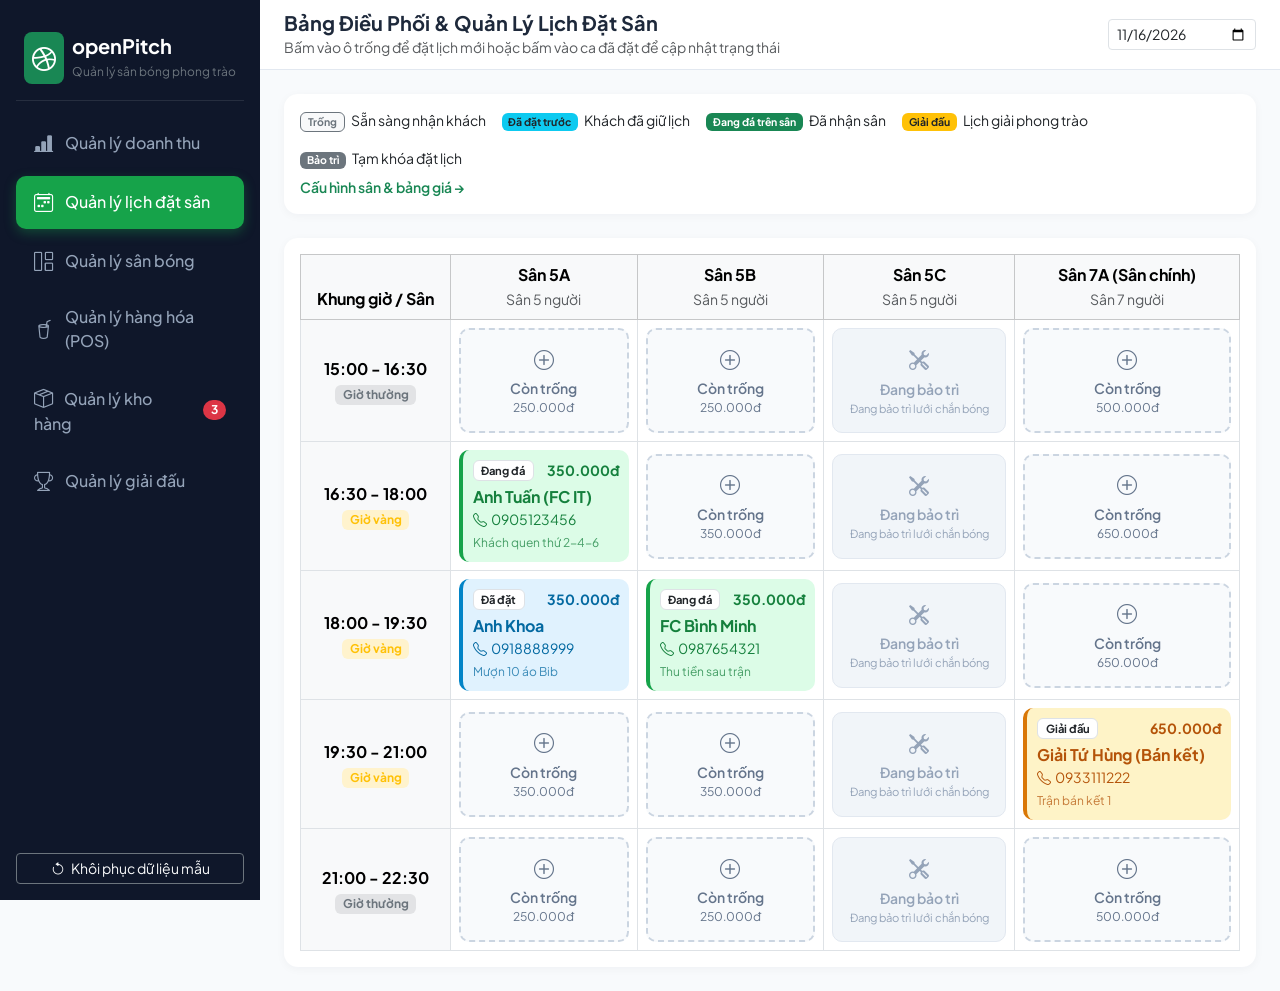
==== bookings.html @ cc14bc9e "Hoan thien code Front-End 6 chuc nang openPitch" ====
<!DOCTYPE html>
<html lang="vi">
<head>
    <meta charset="UTF-8">
    <meta name="viewport" content="width=device-width, initial-scale=1.0">
    <title>Quản Lý Lịch Đặt Sân - openPitch</title>
    <link href="https://cdn.jsdelivr.net/npm/bootstrap@5.3.2/dist/css/bootstrap.min.css" rel="stylesheet">
    <link rel="stylesheet" href="https://cdn.jsdelivr.net/npm/bootstrap-icons@1.11.1/font/bootstrap-icons.css">
    <link rel="stylesheet" href="assets/css/style.css">
    <style>
        .slot-cell {
            min-height: 105px;
            border-radius: 10px;
            padding: 10px;
            cursor: pointer;
            transition: all 0.15s ease;
        }
        .slot-empty {
            border: 2px dashed #CBD5E1;
            background-color: #F8FAFC;
            color: #64748B;
        }
        .slot-empty:hover {
            border-color: #16A34A;
            background-color: #F0FDF4;
            color: #16A34A;
        }
        .slot-booked {
            background-color: #E0F2FE;
            border-left: 4px solid #0284C7;
            color: #0369A1;
        }
        .slot-playing {
            background-color: #DCFCE7;
            border-left: 4px solid #16A34A;
            color: #15803D;
        }
        .slot-tournament {
            background-color: #FEF3C7;
            border-left: 4px solid #D97706;
            color: #B45309;
        }
        .slot-maint {
            background-color: #F1F5F9;
            border: 1px solid #E2E8F0;
            color: #94A3B8;
            cursor: not-allowed;
        }
    </style>
</head>
<body>

    <!-- SIDEBAR -->
    <aside class="sidebar d-flex flex-column p-3">
        <a href="index.html" class="d-flex align-items-center gap-2 text-white text-decoration-none px-2 py-3 mb-3 border-bottom border-secondary border-opacity-25">
            <div class="bg-success rounded-3 p-2 d-flex align-items-center justify-content-center">
                <i class="bi bi-dribbble fs-4 text-white"></i>
            </div>
            <div>
                <h5 class="mb-0 fw-bold">openPitch</h5>
                <small class="text-secondary" style="font-size: 0.75rem;">Quản lý sân bóng phong trào</small>
            </div>
        </a>

        <ul class="nav nav-pills flex-column mb-auto">
            <li class="nav-item"><a href="index.html" class="nav-link"><i class="bi bi-bar-chart-line-fill"></i> Quản lý doanh thu</a></li>
            <li class="nav-item"><a href="bookings.html" class="nav-link active"><i class="bi bi-calendar2-week"></i> Quản lý lịch đặt sân</a></li>
            <li class="nav-item"><a href="pitches.html" class="nav-link"><i class="bi bi-grid-1x2"></i> Quản lý sân bóng</a></li>
            <li class="nav-item"><a href="pos-products.html" class="nav-link"><i class="bi bi-cup-straw"></i> Quản lý hàng hóa (POS)</a></li>
            <li class="nav-item">
                <a href="inventory.html" class="nav-link d-flex justify-content-between align-items-center">
                    <span><i class="bi bi-box-seam me-2"></i> Quản lý kho hàng</span>
                    <span class="badge bg-danger rounded-pill">3</span>
                </a>
            </li>
            <li class="nav-item"><a href="tournaments.html" class="nav-link"><i class="bi bi-trophy"></i> Quản lý giải đấu</a></li>
        </ul>

        <button onclick="resetDemoData()" class="btn btn-outline-secondary btn-sm mt-auto text-light border-secondary">
            <i class="bi bi-arrow-counterclockwise me-1"></i> Khôi phục dữ liệu mẫu
        </button>
    </aside>

    <!-- MAIN CONTENT -->
    <div class="main-content">
        <header class="topbar d-flex align-items-center justify-content-between px-4 sticky-top">
            <div>
                <h5 class="mb-0 fw-bold">Bảng Điều Phối & Quản Lý Lịch Đặt Sân</h5>
                <small class="text-muted">Bấm vào ô trống để đặt lịch mới hoặc bấm vào ca đã đặt để cập nhật trạng thái</small>
            </div>
            <div class="d-flex align-items-center gap-2">
                <input type="date" class="form-control form-control-sm" value="2026-11-16">
            </div>
        </header>

        <main class="p-4">
            <!-- CHÚ THÍCH MÀU TRẠNG THÁI -->
            <div class="card card-custom p-3 mb-4">
                <div class="d-flex flex-wrap justify-content-between align-items-center gap-2 small">
                    <div class="d-flex flex-wrap gap-3">
                        <span><span class="badge border border-secondary text-secondary bg-light me-1">Trống</span> Sẵn sàng nhận khách</span>
                        <span><span class="badge bg-info text-dark me-1">Đã đặt trước</span> Khách đã giữ lịch</span>
                        <span><span class="badge bg-success me-1">Đang đá trên sân</span> Đã nhận sân</span>
                        <span><span class="badge bg-warning text-dark me-1">Giải đấu</span> Lịch giải phong trào</span>
                        <span><span class="badge bg-secondary me-1">Bảo trì</span> Tạm khóa đặt lịch</span>
                    </div>
                    <a href="pitches.html" class="text-decoration-none fw-semibold text-success">Cấu hình sân & bảng giá &rarr;</a>
                </div>
            </div>

            <!-- BẢNG LƯỚI LỊCH ĐẶT SÂN THEO KHUNG GIỜ -->
            <div class="card card-custom p-3">
                <div class="table-responsive">
                    <table class="table table-bordered align-middle mb-0">
                        <thead class="table-light text-center" id="scheduleHeader"></thead>
                        <tbody id="scheduleBody"></tbody>
                    </table>
                </div>
            </div>
        </main>
    </div>

    <!-- MODAL ĐẶT SÂN / CẬP NHẬT LỊCH -->
    <div class="modal fade" id="bookingModal" tabindex="-1">
        <div class="modal-dialog">
            <form class="modal-content" id="bookingForm" onsubmit="saveBooking(event)">
                <div class="modal-header">
                    <h5 class="modal-title fw-bold" id="bookingModalTitle">Đặt lịch thuê sân</h5>
                    <button type="button" class="btn-close" data-bs-dismiss="modal"></button>
                </div>
                <div class="modal-body">
                    <input type="hidden" id="bkPitchId">
                    <input type="hidden" id="bkSlotId">

                    <div class="alert alert-success py-2 small mb-3" id="bkSlotSummary"></div>

                    <div class="mb-3">
                        <label class="form-label fw-semibold small">Tên khách hàng / Đội bóng</label>
                        <input type="text" id="bkCustomer" class="form-control" placeholder="VD: Anh Nam (FC Ngân Hàng)" required>
                    </div>
                    <div class="row mb-3">
                        <div class="col-6">
                            <label class="form-label fw-semibold small">Số điện thoại liên hệ</label>
                            <input type="text" id="bkPhone" class="form-control" placeholder="0905xxxxxx" required>
                        </div>
                        <div class="col-6">
                            <label class="form-label fw-semibold small">Tiền đặt cọc (VNĐ)</label>
                            <input type="number" id="bkDeposit" class="form-control" value="100000" step="50000">
                        </div>
                    </div>
                    <div class="mb-3">
                        <label class="form-label fw-semibold small">Trạng thái ca sân</label>
                        <select id="bkStatus" class="form-select">
                            <option value="booked">Đã đặt lịch trước (Chờ nhận sân)</option>
                            <option value="playing">Đang đá trên sân (Đã nhận sân)</option>
                            <option value="tournament">Lịch thi đấu Giải phong trào</option>
                        </select>
                    </div>
                    <div class="mb-2">
                        <label class="form-label fw-semibold small">Ghi chú dịch vụ (Thuê bóng, áo Bib, nước...)</label>
                        <input type="text" id="bkNote" class="form-control" placeholder="VD: Chuẩn bị 1 thùng trà đá + 7 áo Bib">
                    </div>
                </div>
                <div class="modal-footer d-flex justify-content-between">
                    <button type="button" class="btn btn-outline-danger btn-sm d-none" id="btnCancelBooking" onclick="deleteBooking()">
                        <i class="bi bi-trash me-1"></i> Hủy lịch sân này
                    </button>
                    <div class="ms-auto">
                        <button type="button" class="btn btn-light" data-bs-dismiss="modal">Đóng</button>
                        <button type="submit" class="btn btn-pitch">Lưu lịch đặt sân</button>
                    </div>
                </div>
            </form>
        </div>
    </div>

    <script src="https://cdn.jsdelivr.net/npm/bootstrap@5.3.2/dist/js/bootstrap.bundle.min.js"></script>
    <script src="assets/js/data.js"></script>
    <script>
        const bookingModal = new bootstrap.Modal(document.getElementById('bookingModal'));

        function renderSchedule() {
            const db = getPitchData();
            const header = document.getElementById('scheduleHeader');
            const body = document.getElementById('scheduleBody');

            // 1. Render tiêu đề cột (Các sân bóng)
            let headHTML = `<th style="width: 150px;">Khung giờ / Sân</th>`;
            db.pitches.forEach(p => {
                headHTML += `
                    <th>
                        <div class="fw-bold">${p.name}</div>
                        <small class="text-muted fw-normal">${p.type}</small>
                    </th>
                `;
            });
            header.innerHTML = `<tr>${headHTML}</tr>`;

            // 2. Render từng dòng khung giờ
            body.innerHTML = '';
            db.timeSlots.forEach(slot => {
                let rowHTML = `
                    <td class="text-center bg-light">
                        <div class="fw-bold">${slot.label}</div>
                        <span class="badge ${slot.isPeak ? 'bg-warning-subtle text-warning' : 'bg-secondary-subtle text-secondary'}">
                            ${slot.isPeak ? 'Giờ vàng' : 'Giờ thường'}
                        </span>
                    </td>
                `;

                db.pitches.forEach(pitch => {
                    const price = slot.isPeak ? pitch.peakPrice : pitch.normalPrice;

                    // Kiểm tra nếu sân đang bảo trì
                    if (pitch.status === 'maintenance') {
                        rowHTML += `
                            <td>
                                <div class="slot-cell slot-maint d-flex flex-column justify-content-center align-items-center text-center">
                                    <i class="bi bi-tools fs-5 mb-1"></i>
                                    <div class="small fw-semibold">Đang bảo trì</div>
                                    <small style="font-size: 0.7rem;">${pitch.note}</small>
                                </div>
                            </td>
                        `;
                        return;
                    }

                    // Tìm xem ô này đã có khách đặt chưa
                    const bk = db.bookings.find(b => b.pitchId === pitch.id && b.slotId === slot.id);

                    if (!bk) {
                        rowHTML += `
                            <td>
                                <div class="slot-cell slot-empty d-flex flex-column justify-content-center align-items-center"
                                     onclick="openBookingModal('${pitch.id}', '${slot.id}')">
                                    <i class="bi bi-plus-circle fs-5 mb-1"></i>
                                    <div class="small fw-semibold">Còn trống</div>
                                    <small style="font-size: 0.75rem;">${formatVND(price)}</small>
                                </div>
                            </td>
                        `;
                    } else {
                        const statusClass = bk.status === 'playing' ? 'slot-playing' : (bk.status === 'tournament' ? 'slot-tournament' : 'slot-booked');
                        const statusLabel = bk.status === 'playing' ? 'Đang đá' : (bk.status === 'tournament' ? 'Giải đấu' : 'Đã đặt');

                        rowHTML += `
                            <td>
                                <div class="slot-cell ${statusClass}" onclick="openBookingModal('${pitch.id}', '${slot.id}')">
                                    <div class="d-flex justify-content-between align-items-center mb-1">
                                        <span class="badge bg-white text-dark border" style="font-size: 0.7rem;">${statusLabel}</span>
                                        <small class="fw-bold">${formatVND(price)}</small>
                                    </div>
                                    <div class="fw-bold text-truncate">${bk.customer}</div>
                                    <div class="small"><i class="bi bi-telephone me-1"></i>${bk.phone}</div>
                                    <div class="small text-truncate opacity-75 mt-1" style="font-size: 0.75rem;">
                                        ${bk.note || 'Đã cọc: ' + formatVND(bk.deposit)}
                                    </div>
                                </div>
                            </td>
                        `;
                    }
                });

                body.innerHTML += `<tr>${rowHTML}</tr>`;
            });
        }

        function openBookingModal(pitchId, slotId) {
            const db = getPitchData();
            const pitch = db.pitches.find(p => p.id === pitchId);
            const slot = db.timeSlots.find(s => s.id === slotId);
            const existing = db.bookings.find(b => b.pitchId === pitchId && b.slotId === slotId);
            const price = slot.isPeak ? pitch.peakPrice : pitch.normalPrice;

            document.getElementById('bkPitchId').value = pitchId;
            document.getElementById('bkSlotId').value = slotId;
            document.getElementById('bkSlotSummary').innerHTML = `
                <strong>${pitch.name}</strong> • Khung giờ: <strong>${slot.label}</strong> • Giá ca sân: <strong>${formatVND(price)}</strong>
            `;

            if (existing) {
                document.getElementById('bookingModalTitle').innerText = 'Chi tiết / Cập nhật ca đặt sân';
                document.getElementById('bkCustomer').value = existing.customer;
                document.getElementById('bkPhone').value = existing.phone;
                document.getElementById('bkDeposit').value = existing.deposit;
                document.getElementById('bkStatus').value = existing.status;
                document.getElementById('bkNote').value = existing.note;
                document.getElementById('btnCancelBooking').classList.remove('d-none');
            } else {
                document.getElementById('bookingModalTitle').innerText = 'Tạo lịch đặt sân mới';
                document.getElementById('bookingForm').reset();
                document.getElementById('bkDeposit').value = 100000;
                document.getElementById('btnCancelBooking').classList.add('d-none');
            }

            bookingModal.show();
        }

        function saveBooking(e) {
            e.preventDefault();
            const db = getPitchData();
            const pitchId = document.getElementById('bkPitchId').value;
            const slotId = document.getElementById('bkSlotId').value;

            const newBooking = {
                id: 'BK' + Date.now().toString().slice(-4),
                pitchId,
                slotId,
                customer: document.getElementById('bkCustomer').value,
                phone: document.getElementById('bkPhone').value,
                deposit: Number(document.getElementById('bkDeposit').value),
                status: document.getElementById('bkStatus').value,
                note: document.getElementById('bkNote').value
            };

            const idx = db.bookings.findIndex(b => b.pitchId === pitchId && b.slotId === slotId);
            if (idx >= 0) {
                db.bookings[idx] = newBooking;
            } else {
                db.bookings.push(newBooking);
            }

            savePitchData(db);
            bookingModal.hide();
            renderSchedule();
        }

        function deleteBooking() {
            if (!confirm('Bạn có chắc chắn muốn hủy lịch đặt sân này?')) return;
            const db = getPitchData();
            const pitchId = document.getElementById('bkPitchId').value;
            const slotId = document.getElementById('bkSlotId').value;

            db.bookings = db.bookings.filter(b => !(b.pitchId === pitchId && b.slotId === slotId));
            savePitchData(db);
            bookingModal.hide();
            renderSchedule();
        }

        renderSchedule();
    </script>
</body>
</html>
---- assets/css/style.css ----
@import url('https://fonts.googleapis.com/css2?family=Plus+Jakarta+Sans:wght@400;500;600;700&display=swap');

:root {
    --pitch-green: #16A34A;
    --pitch-green-hover: #15803D;
    --sidebar-bg: #0F172A;
    --body-bg: #F8FAFC;
}

body {
    font-family: 'Plus Jakarta Sans', sans-serif;
    background-color: var(--body-bg);
    color: #1E293B;
    overflow-x: hidden;
}

/* --- SIDEBAR TRÁI --- */
.sidebar {
    width: 260px;
    min-height: 100vh;
    background-color: var(--sidebar-bg);
    position: fixed;
    top: 0;
    left: 0;
    z-index: 1000;
}

.sidebar .nav-link {
    color: #94A3B8;
    font-weight: 500;
    padding: 12px 18px;
    border-radius: 10px;
    margin-bottom: 6px;
    display: flex;
    align-items: center;
    gap: 12px;
    transition: all 0.2s ease;
}

.sidebar .nav-link i {
    font-size: 1.2rem;
}

.sidebar .nav-link:hover {
    color: #FFFFFF;
    background-color: rgba(255, 255, 255, 0.08);
}

.sidebar .nav-link.active {
    color: #FFFFFF;
    background-color: var(--pitch-green);
    box-shadow: 0 4px 12px rgba(22, 163, 74, 0.35);
}

/* --- KHUNG NỘI DUNG CHÍNH --- */
.main-content {
    margin-left: 260px;
    min-height: 100vh;
}

.topbar {
    height: 70px;
    background: #FFFFFF;
    border-bottom: 1px solid #E2E8F0;
}

/* --- THẺ KPI & DASHBOARD CARD --- */
.card-custom {
    border: none;
    border-radius: 14px;
    box-shadow: 0 2px 10px rgba(15, 23, 42, 0.04);
    transition: transform 0.2s ease;
}

.card-custom:hover {
    transform: translateY(-2px);
}

.icon-box {
    width: 48px;
    height: 48px;
    border-radius: 12px;
    display: flex;
    align-items: center;
    justify-content: center;
    font-size: 1.4rem;
}

.btn-pitch {
    background-color: var(--pitch-green);
    color: white;
    font-weight: 600;
    border-radius: 8px;
}

.btn-pitch:hover {
    background-color: var(--pitch-green-hover);
    color: white;
}
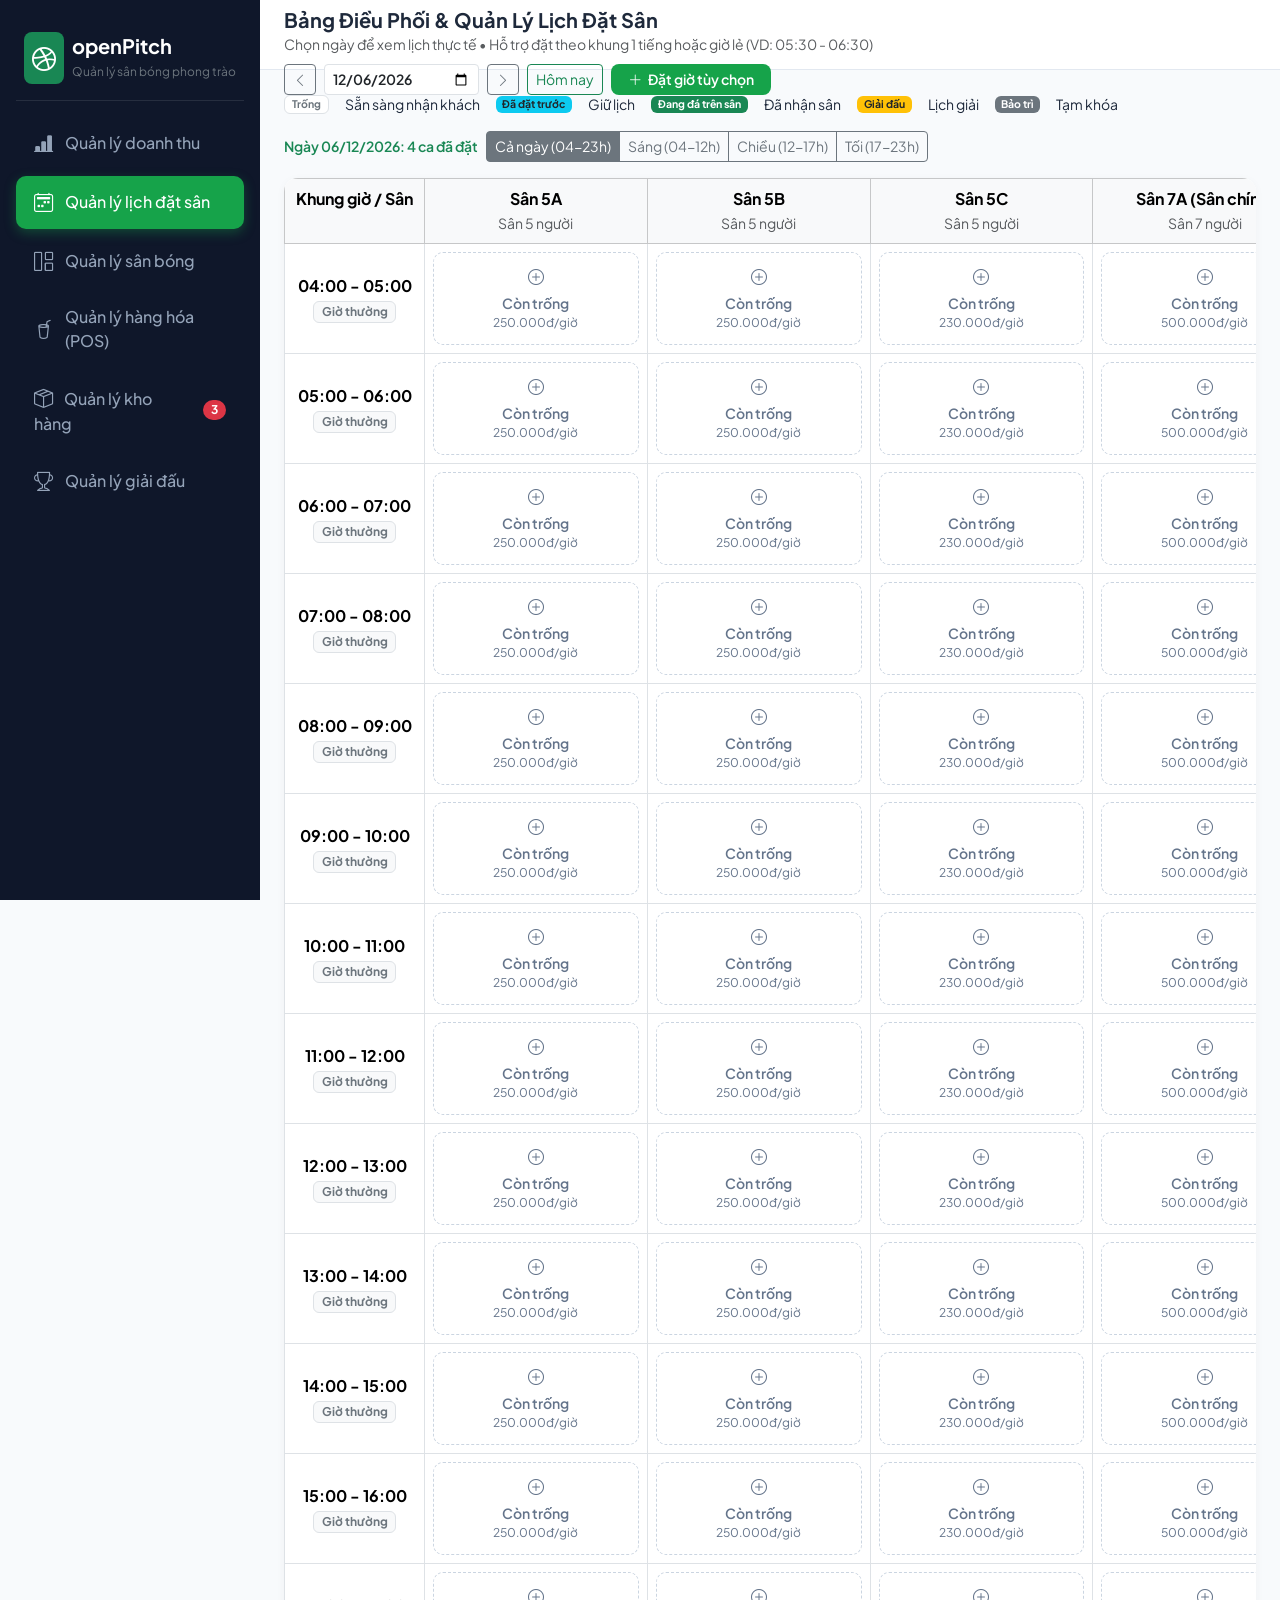
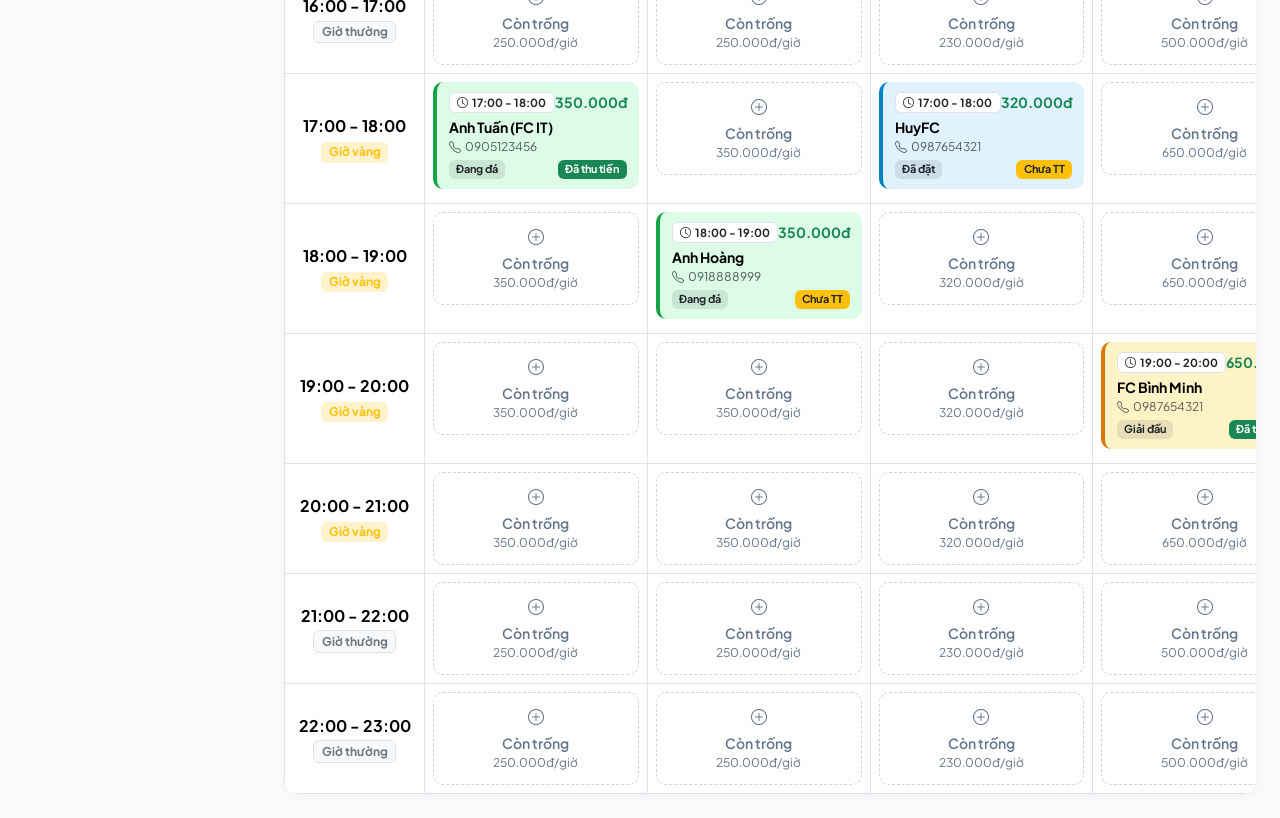
==== commit ff4419dc: "Cap nhat du lieu dong, so quy, giai dau C1 va trang login" ====
--- a/bookings.html
+++ b/bookings.html
@@ -8,43 +8,51 @@
     <link rel="stylesheet" href="https://cdn.jsdelivr.net/npm/bootstrap-icons@1.11.1/font/bootstrap-icons.css">
     <link rel="stylesheet" href="assets/css/style.css">
     <style>
-        .slot-cell {
-            min-height: 105px;
+        .schedule-table th, .schedule-table td {
+            vertical-align: top;
+            min-width: 190px;
+        }
+        .time-col {
+            min-width: 140px !important;
+            width: 140px;
+            background-color: #F8FAFC;
+        }
+        .slot-empty {
+            border: 1.5px dashed #CBD5E1;
             border-radius: 10px;
-            padding: 10px;
+            padding: 12px 8px;
+            text-align: center;
+            color: #64748B;
             cursor: pointer;
             transition: all 0.15s ease;
-        }
-        .slot-empty {
-            border: 2px dashed #CBD5E1;
-            background-color: #F8FAFC;
-            color: #64748B;
         }
         .slot-empty:hover {
             border-color: #16A34A;
             background-color: #F0FDF4;
-            color: #16A34A;
-        }
-        .slot-booked {
-            background-color: #E0F2FE;
-            border-left: 4px solid #0284C7;
-            color: #0369A1;
-        }
-        .slot-playing {
-            background-color: #DCFCE7;
-            border-left: 4px solid #16A34A;
             color: #15803D;
         }
-        .slot-tournament {
-            background-color: #FEF3C7;
-            border-left: 4px solid #D97706;
-            color: #B45309;
-        }
-        .slot-maint {
-            background-color: #F1F5F9;
-            border: 1px solid #E2E8F0;
+        .booking-card {
+            border-radius: 10px;
+            padding: 10px 12px;
+            cursor: pointer;
+            border-left: 4px solid;
+            transition: transform 0.12s ease;
+            margin-bottom: 6px;
+        }
+        .booking-card:hover {
+            transform: translateY(-1px);
+            box-shadow: 0 4px 10px rgba(0,0,0,0.06);
+        }
+        .booking-booked { background: #E0F2FE; border-color: #0284C7; }
+        .booking-playing { background: #DCFCE7; border-color: #16A34A; }
+        .booking-tournament { background: #FEF3C7; border-color: #D97706; }
+        .slot-maintenance {
+            background: #F1F5F9;
+            border-radius: 10px;
+            padding: 14px 8px;
+            text-align: center;
             color: #94A3B8;
-            cursor: not-allowed;
+            font-size: 0.8rem;
         }
     </style>
 </head>
@@ -70,49 +78,68 @@
             <li class="nav-item">
                 <a href="inventory.html" class="nav-link d-flex justify-content-between align-items-center">
                     <span><i class="bi bi-box-seam me-2"></i> Quản lý kho hàng</span>
-                    <span class="badge bg-danger rounded-pill">3</span>
+                    <span class="badge bg-danger rounded-pill" id="lowStockBadge">0</span>
                 </a>
             </li>
             <li class="nav-item"><a href="tournaments.html" class="nav-link"><i class="bi bi-trophy"></i> Quản lý giải đấu</a></li>
         </ul>
 
-        <button onclick="resetDemoData()" class="btn btn-outline-secondary btn-sm mt-auto text-light border-secondary">
+        <!-- <button onclick="resetDemoData()" class="btn btn-outline-secondary btn-sm mt-auto text-light border-secondary">
             <i class="bi bi-arrow-counterclockwise me-1"></i> Khôi phục dữ liệu mẫu
-        </button>
+        </button> -->
     </aside>
 
     <!-- MAIN CONTENT -->
     <div class="main-content">
-        <header class="topbar d-flex align-items-center justify-content-between px-4 sticky-top">
+        <header class="topbar d-flex flex-wrap align-items-center justify-content-between gap-2 px-4 py-2 sticky-top">
             <div>
                 <h5 class="mb-0 fw-bold">Bảng Điều Phối & Quản Lý Lịch Đặt Sân</h5>
-                <small class="text-muted">Bấm vào ô trống để đặt lịch mới hoặc bấm vào ca đã đặt để cập nhật trạng thái</small>
+                <small class="text-muted">Chọn ngày để xem lịch thực tế • Hỗ trợ đặt theo khung 1 tiếng hoặc giờ lẻ (VD: 05:30 - 06:30)</small>
             </div>
+
+            <!-- BỘ CHỌN NGÀY THẬT CHUẨN QUỐC TẾ -->
             <div class="d-flex align-items-center gap-2">
-                <input type="date" class="form-control form-control-sm" value="2026-11-16">
+                <button class="btn btn-outline-secondary btn-sm" onclick="shiftDate(-1)" title="Ngày trước">
+                    <i class="bi bi-chevron-left"></i>
+                </button>
+                <input type="date" id="bookingDatePicker" class="form-control form-control-sm fw-semibold" style="width: 155px;" onchange="onDateChange()">
+                <button class="btn btn-outline-secondary btn-sm" onclick="shiftDate(1)" title="Ngày sau">
+                    <i class="bi bi-chevron-right"></i>
+                </button>
+                <button class="btn btn-outline-success btn-sm" onclick="goToToday()">Hôm nay</button>
+                <button class="btn btn-pitch btn-sm px-3" onclick="openNewBookingModal()">
+                    <i class="bi bi-plus-lg me-1"></i> Đặt giờ tùy chọn
+                </button>
             </div>
         </header>
 
         <main class="p-4">
-            <!-- CHÚ THÍCH MÀU TRẠNG THÁI -->
-            <div class="card card-custom p-3 mb-4">
-                <div class="d-flex flex-wrap justify-content-between align-items-center gap-2 small">
-                    <div class="d-flex flex-wrap gap-3">
-                        <span><span class="badge border border-secondary text-secondary bg-light me-1">Trống</span> Sẵn sàng nhận khách</span>
-                        <span><span class="badge bg-info text-dark me-1">Đã đặt trước</span> Khách đã giữ lịch</span>
-                        <span><span class="badge bg-success me-1">Đang đá trên sân</span> Đã nhận sân</span>
-                        <span><span class="badge bg-warning text-dark me-1">Giải đấu</span> Lịch giải phong trào</span>
-                        <span><span class="badge bg-secondary me-1">Bảo trì</span> Tạm khóa đặt lịch</span>
-                    </div>
-                    <a href="pitches.html" class="text-decoration-none fw-semibold text-success">Cấu hình sân & bảng giá &rarr;</a>
+            <!-- THANH LỌC BUỔI & CHÚ THÍCH TRẠNG THÁI -->
+            <div class="d-flex flex-wrap justify-content-between align-items-center gap-3 mb-3">
+                <div class="d-flex flex-wrap align-items-center gap-3 small">
+                    <span class="badge bg-white text-secondary border">Trống</span> Sẵn sàng nhận khách
+                    <span class="badge bg-info text-dark">Đã đặt trước</span> Giữ lịch
+                    <span class="badge bg-success">Đang đá trên sân</span> Đã nhận sân
+                    <span class="badge bg-warning text-dark">Giải đấu</span> Lịch giải
+                    <span class="badge bg-secondary">Bảo trì</span> Tạm khóa
+                </div>
+
+                <div class="d-flex align-items-center gap-2">
+                    <span class="small fw-semibold text-success" id="selectedDateSummary"></span>
+                    <div class="btn-group btn-group-sm" role="group">
+                        <button class="btn btn-outline-secondary active" onclick="filterPeriod('all', this)">Cả ngày (04-23h)</button>
+                        <button class="btn btn-outline-secondary" onclick="filterPeriod('morning', this)">Sáng (04-12h)</button>
+                        <button class="btn btn-outline-secondary" onclick="filterPeriod('afternoon', this)">Chiều (12-17h)</button>
+                        <button class="btn btn-outline-secondary" onclick="filterPeriod('evening', this)">Tối (17-23h)</button>
+                    </div>
                 </div>
             </div>
 
-            <!-- BẢNG LƯỚI LỊCH ĐẶT SÂN THEO KHUNG GIỜ -->
-            <div class="card card-custom p-3">
+            <!-- BẢNG LỊCH ĐẶT SÂN -->
+            <div class="card card-custom overflow-hidden">
                 <div class="table-responsive">
-                    <table class="table table-bordered align-middle mb-0">
-                        <thead class="table-light text-center" id="scheduleHeader"></thead>
+                    <table class="table table-bordered schedule-table mb-0">
+                        <thead class="table-light" id="scheduleHead"></thead>
                         <tbody id="scheduleBody"></tbody>
                     </table>
                 </div>
@@ -120,52 +147,87 @@
         </main>
     </div>
 
-    <!-- MODAL ĐẶT SÂN / CẬP NHẬT LỊCH -->
+    <!-- MODAL ĐẶT / CẬP NHẬT LỊCH SÂN -->
     <div class="modal fade" id="bookingModal" tabindex="-1">
         <div class="modal-dialog">
-            <form class="modal-content" id="bookingForm" onsubmit="saveBooking(event)">
+            <form class="modal-content" onsubmit="saveBooking(event)">
                 <div class="modal-header">
-                    <h5 class="modal-title fw-bold" id="bookingModalTitle">Đặt lịch thuê sân</h5>
+                    <h5 class="modal-title fw-bold" id="bookingModalTitle">Đặt lịch sân mới</h5>
                     <button type="button" class="btn-close" data-bs-dismiss="modal"></button>
                 </div>
                 <div class="modal-body">
-                    <input type="hidden" id="bkPitchId">
-                    <input type="hidden" id="bkSlotId">
-
-                    <div class="alert alert-success py-2 small mb-3" id="bkSlotSummary"></div>
+                    <input type="hidden" id="bkId">
+
+                    <div class="row g-2 mb-3">
+                        <div class="col-6">
+                            <label class="form-label small fw-semibold">Ngày đá (Chuẩn quốc tế)</label>
+                            <input type="date" id="bkDate" class="form-control" required>
+                        </div>
+                        <div class="col-6">
+                            <label class="form-label small fw-semibold">Chọn sân bóng</label>
+                            <select id="bkPitchId" class="form-select" onchange="updateModalPricePreview()" required></select>
+                        </div>
+                    </div>
+
+                    <div class="row g-2 mb-3">
+                        <div class="col-6">
+                            <label class="form-label small fw-semibold">Giờ bắt đầu (VD: 05:30)</label>
+                            <input type="time" id="bkStartTime" class="form-control" step="900" onchange="updateModalPricePreview()" required>
+                        </div>
+                        <div class="col-6">
+                            <label class="form-label small fw-semibold">Giờ kết thúc (VD: 06:30)</label>
+                            <input type="time" id="bkEndTime" class="form-control" step="900" onchange="updateModalPricePreview()" required>
+                        </div>
+                    </div>
+
+                    <div class="alert alert-success py-2 px-3 small d-flex justify-content-between align-items-center mb-3">
+                        <span>Tiền sân dự kiến theo khung giờ:</span>
+                        <strong class="fs-6" id="bkPricePreview">0đ</strong>
+                    </div>
+
+                    <div class="row g-2 mb-3">
+                        <div class="col-7">
+                            <label class="form-label small fw-semibold">Tên khách hàng / Đội bóng</label>
+                            <input type="text" id="bkCustomer" class="form-control" placeholder="VD: Anh Minh / FC Phủi" required>
+                        </div>
+                        <div class="col-5">
+                            <label class="form-label small fw-semibold">Số điện thoại</label>
+                            <input type="text" id="bkPhone" class="form-control" placeholder="0905xxxxxx" required>
+                        </div>
+                    </div>
+
+                    <div class="row g-2 mb-3">
+                        <div class="col-6">
+                            <label class="form-label small fw-semibold">Trạng thái ca sân</label>
+                            <select id="bkStatus" class="form-select">
+                                <option value="booked">Đã đặt trước</option>
+                                <option value="playing">Đang đá trên sân</option>
+                                <option value="tournament">Lịch giải đấu</option>
+                            </select>
+                        </div>
+                        <div class="col-6">
+                            <label class="form-label small fw-semibold">Tiền cọc trước (VNĐ)</label>
+                            <input type="number" id="bkDeposit" class="form-control" value="0" step="10000" min="0">
+                        </div>
+                    </div>
 
                     <div class="mb-3">
-                        <label class="form-label fw-semibold small">Tên khách hàng / Đội bóng</label>
-                        <input type="text" id="bkCustomer" class="form-control" placeholder="VD: Anh Nam (FC Ngân Hàng)" required>
-                    </div>
-                    <div class="row mb-3">
-                        <div class="col-6">
-                            <label class="form-label fw-semibold small">Số điện thoại liên hệ</label>
-                            <input type="text" id="bkPhone" class="form-control" placeholder="0905xxxxxx" required>
-                        </div>
-                        <div class="col-6">
-                            <label class="form-label fw-semibold small">Tiền đặt cọc (VNĐ)</label>
-                            <input type="number" id="bkDeposit" class="form-control" value="100000" step="50000">
-                        </div>
-                    </div>
-                    <div class="mb-3">
-                        <label class="form-label fw-semibold small">Trạng thái ca sân</label>
-                        <select id="bkStatus" class="form-select">
-                            <option value="booked">Đã đặt lịch trước (Chờ nhận sân)</option>
-                            <option value="playing">Đang đá trên sân (Đã nhận sân)</option>
-                            <option value="tournament">Lịch thi đấu Giải phong trào</option>
-                        </select>
-                    </div>
-                    <div class="mb-2">
-                        <label class="form-label fw-semibold small">Ghi chú dịch vụ (Thuê bóng, áo Bib, nước...)</label>
-                        <input type="text" id="bkNote" class="form-control" placeholder="VD: Chuẩn bị 1 thùng trà đá + 7 áo Bib">
+                        <label class="form-label small fw-semibold">Ghi chú (Áo Bib, nước, yêu cầu thêm...)</label>
+                        <input type="text" id="bkNote" class="form-control" placeholder="VD: Thuê 10 áo Bib, đá 1 tiếng">
+                    </div>
+
+                    <div class="form-check form-switch p-2 ps-5 bg-light rounded-3 border">
+                        <input class="form-check-input" type="checkbox" id="bkPaid">
+                        <label class="form-check-label fw-semibold text-success" for="bkPaid">
+                            Đã thu đủ tiền sân (Tự động cộng vào Doanh thu thực thu)
+                        </label>
                     </div>
                 </div>
                 <div class="modal-footer d-flex justify-content-between">
-                    <button type="button" class="btn btn-outline-danger btn-sm d-none" id="btnCancelBooking" onclick="deleteBooking()">
-                        <i class="bi bi-trash me-1"></i> Hủy lịch sân này
+                    <button type="button" id="btnDeleteBooking" class="btn btn-outline-danger btn-sm d-none" onclick="deleteBooking()">
+                        <i class="bi bi-trash me-1"></i> Hủy lịch này
                     </button>
-                    <div class="ms-auto">
+                    <div class="ms-auto d-flex gap-2">
                         <button type="button" class="btn btn-light" data-bs-dismiss="modal">Đóng</button>
                         <button type="submit" class="btn btn-pitch">Lưu lịch đặt sân</button>
                     </div>
@@ -177,161 +239,294 @@
     <script src="https://cdn.jsdelivr.net/npm/bootstrap@5.3.2/dist/js/bootstrap.bundle.min.js"></script>
     <script src="assets/js/data.js"></script>
     <script>
+        let selectedDate = getTodayISO();
+        let currentPeriod = 'all';
         const bookingModal = new bootstrap.Modal(document.getElementById('bookingModal'));
+
+        // Khởi tạo ngày mặc định là hôm nay
+        document.getElementById('bookingDatePicker').value = selectedDate;
+
+        function onDateChange() {
+            selectedDate = document.getElementById('bookingDatePicker').value || getTodayISO();
+            renderSchedule();
+        }
+
+        function shiftDate(days) {
+            const [y, m, d] = selectedDate.split('-').map(Number);
+            const dt = new Date(y, m - 1, d + days);
+            selectedDate = `${dt.getFullYear()}-${String(dt.getMonth() + 1).padStart(2, '0')}-${String(dt.getDate()).padStart(2, '0')}`;
+            document.getElementById('bookingDatePicker').value = selectedDate;
+            renderSchedule();
+        }
+
+        function goToToday() {
+            selectedDate = getTodayISO();
+            document.getElementById('bookingDatePicker').value = selectedDate;
+            renderSchedule();
+        }
+
+        function filterPeriod(period, btn) {
+            currentPeriod = period;
+            document.querySelectorAll('.btn-group .btn').forEach(b => b.classList.remove('active'));
+            btn.classList.add('active');
+            renderSchedule();
+        }
 
         function renderSchedule() {
             const db = getPitchData();
-            const header = document.getElementById('scheduleHeader');
-            const body = document.getElementById('scheduleBody');
-
-            // 1. Render tiêu đề cột (Các sân bóng)
-            let headHTML = `<th style="width: 150px;">Khung giờ / Sân</th>`;
+
+            // Cập nhật badge tồn kho trên sidebar
+            const lowCount = db.products.filter(p => p.stock <= p.minStock).length;
+            document.getElementById('lowStockBadge').innerText = lowCount;
+
+            // Lọc các booking đúng ngày đang chọn
+            const dayBookings = db.bookings.filter(b => b.date === selectedDate);
+            const [y, m, d] = selectedDate.split('-');
+            document.getElementById('selectedDateSummary').innerText =
+                `Ngày ${d}/${m}/${y}: ${dayBookings.length} ca đã đặt`;
+
+            // 1. Render tiêu đề cột sân
+            const head = document.getElementById('scheduleHead');
+            let headHtml = `<tr><th class="text-center time-col">Khung giờ / Sân</th>`;
             db.pitches.forEach(p => {
-                headHTML += `
-                    <th>
+                headHtml += `
+                    <th class="text-center">
                         <div class="fw-bold">${p.name}</div>
                         <small class="text-muted fw-normal">${p.type}</small>
-                    </th>
-                `;
+                    </th>`;
             });
-            header.innerHTML = `<tr>${headHTML}</tr>`;
-
-            // 2. Render từng dòng khung giờ
+            headHtml += `</tr>`;
+            head.innerHTML = headHtml;
+
+            // 2. Render từng hàng khung giờ 1 tiếng
+            const body = document.getElementById('scheduleBody');
             body.innerHTML = '';
-            db.timeSlots.forEach(slot => {
-                let rowHTML = `
-                    <td class="text-center bg-light">
-                        <div class="fw-bold">${slot.label}</div>
-                        <span class="badge ${slot.isPeak ? 'bg-warning-subtle text-warning' : 'bg-secondary-subtle text-secondary'}">
-                            ${slot.isPeak ? 'Giờ vàng' : 'Giờ thường'}
-                        </span>
-                    </td>
-                `;
+
+            const visibleSlots = db.timeSlots.filter(s => currentPeriod === 'all' || s.period === currentPeriod);
+
+            visibleSlots.forEach(slot => {
+                const slotStartMin = timeToMinutes(slot.start);
+                const slotEndMin = timeToMinutes(slot.end);
+
+                let rowHtml = `
+                    <tr>
+                        <td class="text-center time-col align-middle">
+                            <div class="fw-bold">${slot.label}</div>
+                            <span class="badge ${slot.isPeak ? 'bg-warning-subtle text-warning' : 'bg-light text-secondary border'}">
+                                ${slot.isPeak ? 'Giờ vàng' : 'Giờ thường'}
+                            </span>
+                        </td>`;
 
                 db.pitches.forEach(pitch => {
-                    const price = slot.isPeak ? pitch.peakPrice : pitch.normalPrice;
-
-                    // Kiểm tra nếu sân đang bảo trì
                     if (pitch.status === 'maintenance') {
-                        rowHTML += `
-                            <td>
-                                <div class="slot-cell slot-maint d-flex flex-column justify-content-center align-items-center text-center">
-                                    <i class="bi bi-tools fs-5 mb-1"></i>
-                                    <div class="small fw-semibold">Đang bảo trì</div>
-                                    <small style="font-size: 0.7rem;">${pitch.note}</small>
-                                </div>
-                            </td>
-                        `;
+                        rowHtml += `<td><div class="slot-maintenance"><i class="bi bi-tools d-block mb-1"></i>Đang bảo trì</div></td>`;
                         return;
                     }
 
-                    // Tìm xem ô này đã có khách đặt chưa
-                    const bk = db.bookings.find(b => b.pitchId === pitch.id && b.slotId === slot.id);
-
-                    if (!bk) {
-                        rowHTML += `
+                    const rate = slot.isPeak ? pitch.peakPrice : pitch.normalPrice;
+
+                    // Tìm tất cả booking trùng vào khung 1 tiếng này (kể cả giờ lẻ như 05:30 - 06:30)
+                    const matched = dayBookings
+                        .filter(b => b.pitchId === pitch.id && b.startTime && b.endTime)
+                        .filter(b => timeToMinutes(b.startTime) < slotEndMin && timeToMinutes(b.endTime) > slotStartMin)
+                        .sort((a, b) => timeToMinutes(a.startTime) - timeToMinutes(b.startTime));
+
+                    if (matched.length === 0) {
+                        rowHtml += `
                             <td>
-                                <div class="slot-cell slot-empty d-flex flex-column justify-content-center align-items-center"
-                                     onclick="openBookingModal('${pitch.id}', '${slot.id}')">
-                                    <i class="bi bi-plus-circle fs-5 mb-1"></i>
+                                <div class="slot-empty" onclick="openNewBookingModal('${pitch.id}', '${slot.start}', '${slot.end}')">
+                                    <i class="bi bi-plus-circle d-block mb-1"></i>
                                     <div class="small fw-semibold">Còn trống</div>
-                                    <small style="font-size: 0.75rem;">${formatVND(price)}</small>
+                                    <div style="font-size: 0.75rem;">${formatVND(rate)}/giờ</div>
                                 </div>
-                            </td>
-                        `;
+                            </td>`;
                     } else {
-                        const statusClass = bk.status === 'playing' ? 'slot-playing' : (bk.status === 'tournament' ? 'slot-tournament' : 'slot-booked');
-                        const statusLabel = bk.status === 'playing' ? 'Đang đá' : (bk.status === 'tournament' ? 'Giải đấu' : 'Đã đặt');
-
-                        rowHTML += `
-                            <td>
-                                <div class="slot-cell ${statusClass}" onclick="openBookingModal('${pitch.id}', '${slot.id}')">
+                        let cellHtml = `<td>`;
+                        let isFullyCovered = false;
+
+                        matched.forEach(b => {
+                            const bStart = timeToMinutes(b.startTime);
+                            const bEnd = timeToMinutes(b.endTime);
+                            if (bStart <= slotStartMin && bEnd >= slotEndMin) isFullyCovered = true;
+
+                            const price = getBookingPrice(db, b);
+                            const cls = b.status === 'playing' ? 'booking-playing'
+                                : (b.status === 'tournament' ? 'booking-tournament' : 'booking-booked');
+                            const stLabel = b.status === 'playing' ? 'Đang đá'
+                                : (b.status === 'tournament' ? 'Giải đấu' : 'Đã đặt');
+
+                            cellHtml += `
+                                <div class="booking-card ${cls}" onclick="openEditBookingModal('${b.id}')">
                                     <div class="d-flex justify-content-between align-items-center mb-1">
-                                        <span class="badge bg-white text-dark border" style="font-size: 0.7rem;">${statusLabel}</span>
-                                        <small class="fw-bold">${formatVND(price)}</small>
+                                        <span class="badge bg-white text-dark border" style="font-size: 0.7rem;">
+                                            <i class="bi bi-clock me-1"></i>${b.startTime} - ${b.endTime}
+                                        </span>
+                                        <span class="fw-bold text-success small">${formatVND(price)}</span>
                                     </div>
-                                    <div class="fw-bold text-truncate">${bk.customer}</div>
-                                    <div class="small"><i class="bi bi-telephone me-1"></i>${bk.phone}</div>
-                                    <div class="small text-truncate opacity-75 mt-1" style="font-size: 0.75rem;">
-                                        ${bk.note || 'Đã cọc: ' + formatVND(bk.deposit)}
+                                    <div class="fw-bold small">${b.customer}</div>
+                                    <div class="text-muted" style="font-size: 0.75rem;">
+                                        <i class="bi bi-telephone me-1"></i>${b.phone}
                                     </div>
-                                </div>
-                            </td>
-                        `;
+                                    <div class="d-flex justify-content-between align-items-center mt-1">
+                                        <span class="badge bg-dark bg-opacity-10 text-dark" style="font-size: 0.68rem;">${stLabel}</span>
+                                        ${b.paid
+                                            ? `<span class="badge bg-success" style="font-size: 0.68rem;">Đã thu tiền</span>`
+                                            : `<span class="badge bg-warning text-dark" style="font-size: 0.68rem;">Chưa TT</span>`}
+                                    </div>
+                                </div>`;
+                        });
+
+                        // Nếu là ca giờ lẻ (VD 05:30 - 06:30) vẫn còn khoảng trống trong ô giờ này -> hiện nút đặt tiếp
+                        if (!isFullyCovered) {
+                            const lastEnd = matched[matched.length - 1].endTime;
+                            const suggestStart = timeToMinutes(lastEnd) < slotEndMin ? lastEnd : slot.start;
+                            const [sh, sm] = suggestStart.split(':').map(Number);
+                            const suggestEnd = `${String(Math.min(23, sh + 1)).padStart(2, '0')}:${String(sm).padStart(2, '0')}`;
+
+                            cellHtml += `
+                                <button class="btn btn-outline-success btn-sm w-100 py-0" style="font-size: 0.72rem;"
+                                    onclick="openNewBookingModal('${pitch.id}', '${suggestStart}', '${suggestEnd}')">
+                                    + Đặt thêm từ ${suggestStart}
+                                </button>`;
+                        }
+
+                        cellHtml += `</td>`;
+                        rowHtml += cellHtml;
                     }
                 });
 
-                body.innerHTML += `<tr>${rowHTML}</tr>`;
+                rowHtml += `</tr>`;
+                body.innerHTML += rowHtml;
             });
         }
 
-        function openBookingModal(pitchId, slotId) {
+        function populatePitchSelect(selectedPitchId) {
             const db = getPitchData();
-            const pitch = db.pitches.find(p => p.id === pitchId);
-            const slot = db.timeSlots.find(s => s.id === slotId);
-            const existing = db.bookings.find(b => b.pitchId === pitchId && b.slotId === slotId);
-            const price = slot.isPeak ? pitch.peakPrice : pitch.normalPrice;
-
-            document.getElementById('bkPitchId').value = pitchId;
-            document.getElementById('bkSlotId').value = slotId;
-            document.getElementById('bkSlotSummary').innerHTML = `
-                <strong>${pitch.name}</strong> • Khung giờ: <strong>${slot.label}</strong> • Giá ca sân: <strong>${formatVND(price)}</strong>
-            `;
-
-            if (existing) {
-                document.getElementById('bookingModalTitle').innerText = 'Chi tiết / Cập nhật ca đặt sân';
-                document.getElementById('bkCustomer').value = existing.customer;
-                document.getElementById('bkPhone').value = existing.phone;
-                document.getElementById('bkDeposit').value = existing.deposit;
-                document.getElementById('bkStatus').value = existing.status;
-                document.getElementById('bkNote').value = existing.note;
-                document.getElementById('btnCancelBooking').classList.remove('d-none');
-            } else {
-                document.getElementById('bookingModalTitle').innerText = 'Tạo lịch đặt sân mới';
-                document.getElementById('bookingForm').reset();
-                document.getElementById('bkDeposit').value = 100000;
-                document.getElementById('btnCancelBooking').classList.add('d-none');
+            const sel = document.getElementById('bkPitchId');
+            sel.innerHTML = db.pitches
+                .filter(p => p.status !== 'maintenance')
+                .map(p => `<option value="${p.id}" ${p.id === selectedPitchId ? 'selected' : ''}>${p.name} (${p.type})</option>`)
+                .join('');
+        }
+
+        function updateModalPricePreview() {
+            const db = getPitchData();
+            const pitchId = document.getElementById('bkPitchId').value;
+            const startTime = document.getElementById('bkStartTime').value;
+            const endTime = document.getElementById('bkEndTime').value;
+            if (!pitchId || !startTime || !endTime || timeToMinutes(endTime) <= timeToMinutes(startTime)) {
+                document.getElementById('bkPricePreview').innerText = '0đ';
+                return;
             }
-
+            const price = getBookingPrice(db, { pitchId, startTime, endTime });
+            document.getElementById('bkPricePreview').innerText = formatVND(price);
+        }
+
+        function openNewBookingModal(pitchId = '', startTime = '17:00', endTime = '18:00') {
+            document.getElementById('bookingModalTitle').innerText = 'Đặt lịch sân mới';
+            document.getElementById('bkId').value = '';
+            document.getElementById('bkDate').value = selectedDate;
+            populatePitchSelect(pitchId);
+            document.getElementById('bkStartTime').value = startTime;
+            document.getElementById('bkEndTime').value = endTime;
+            document.getElementById('bkCustomer').value = '';
+            document.getElementById('bkPhone').value = '';
+            document.getElementById('bkStatus').value = 'booked';
+            document.getElementById('bkDeposit').value = 0;
+            document.getElementById('bkNote').value = '';
+            document.getElementById('bkPaid').checked = false;
+            document.getElementById('btnDeleteBooking').classList.add('d-none');
+            updateModalPricePreview();
+            bookingModal.show();
+        }
+
+        function openEditBookingModal(bookingId) {
+            const db = getPitchData();
+            const b = db.bookings.find(item => item.id === bookingId);
+            if (!b) return;
+
+            document.getElementById('bookingModalTitle').innerText = `Cập nhật lịch #${b.id}`;
+            document.getElementById('bkId').value = b.id;
+            document.getElementById('bkDate').value = b.date || selectedDate;
+            populatePitchSelect(b.pitchId);
+            document.getElementById('bkStartTime').value = b.startTime || '17:00';
+            document.getElementById('bkEndTime').value = b.endTime || '18:00';
+            document.getElementById('bkCustomer').value = b.customer;
+            document.getElementById('bkPhone').value = b.phone;
+            document.getElementById('bkStatus').value = b.status;
+            document.getElementById('bkDeposit').value = b.deposit || 0;
+            document.getElementById('bkNote').value = b.note || '';
+            document.getElementById('bkPaid').checked = Boolean(b.paid);
+            document.getElementById('btnDeleteBooking').classList.remove('d-none');
+            updateModalPricePreview();
             bookingModal.show();
         }
 
         function saveBooking(e) {
             e.preventDefault();
             const db = getPitchData();
+            const id = document.getElementById('bkId').value;
+            const date = document.getElementById('bkDate').value;
             const pitchId = document.getElementById('bkPitchId').value;
-            const slotId = document.getElementById('bkSlotId').value;
-
-            const newBooking = {
-                id: 'BK' + Date.now().toString().slice(-4),
+            const startTime = document.getElementById('bkStartTime').value;
+            const endTime = document.getElementById('bkEndTime').value;
+
+            const startMin = timeToMinutes(startTime);
+            const endMin = timeToMinutes(endTime);
+            if (endMin <= startMin) {
+                alert('Giờ kết thúc phải lớn hơn giờ bắt đầu!');
+                return;
+            }
+
+            // Kiểm tra trùng khung giờ trên cùng 1 sân và cùng 1 ngày
+            const conflict = db.bookings.find(b =>
+                b.id !== id &&
+                b.date === date &&
+                b.pitchId === pitchId &&
+                b.startTime && b.endTime &&
+                startMin < timeToMinutes(b.endTime) &&
+                endMin > timeToMinutes(b.startTime)
+            );
+
+            if (conflict) {
+                alert(`Sân này đã bị trùng lịch với "${conflict.customer}" (${conflict.startTime} - ${conflict.endTime}) vào ngày ${date}! Vui lòng chọn giờ hoặc sân khác.`);
+                return;
+            }
+
+            const bookingObj = {
+                id: id || ('HD' + Date.now().toString().slice(-3)),
+                date,
                 pitchId,
-                slotId,
-                customer: document.getElementById('bkCustomer').value,
-                phone: document.getElementById('bkPhone').value,
-                deposit: Number(document.getElementById('bkDeposit').value),
+                startTime,
+                endTime,
+                customer: document.getElementById('bkCustomer').value.trim(),
+                phone: document.getElementById('bkPhone').value.trim(),
                 status: document.getElementById('bkStatus').value,
-                note: document.getElementById('bkNote').value
+                deposit: Number(document.getElementById('bkDeposit').value) || 0,
+                note: document.getElementById('bkNote').value.trim(),
+                paid: document.getElementById('bkPaid').checked,
+                dayIndex: getDayIndexFromISO(date)
             };
 
-            const idx = db.bookings.findIndex(b => b.pitchId === pitchId && b.slotId === slotId);
-            if (idx >= 0) {
-                db.bookings[idx] = newBooking;
+            if (id) {
+                const idx = db.bookings.findIndex(b => b.id === id);
+                if (idx !== -1) db.bookings[idx] = bookingObj;
             } else {
-                db.bookings.push(newBooking);
+                db.bookings.unshift(bookingObj);
             }
 
             savePitchData(db);
+            selectedDate = date;
+            document.getElementById('bookingDatePicker').value = selectedDate;
             bookingModal.hide();
             renderSchedule();
         }
 
         function deleteBooking() {
-            if (!confirm('Bạn có chắc chắn muốn hủy lịch đặt sân này?')) return;
+            const id = document.getElementById('bkId').value;
+            if (!id || !confirm('Bạn chắc chắn muốn hủy lịch đặt sân này?')) return;
             const db = getPitchData();
-            const pitchId = document.getElementById('bkPitchId').value;
-            const slotId = document.getElementById('bkSlotId').value;
-
-            db.bookings = db.bookings.filter(b => !(b.pitchId === pitchId && b.slotId === slotId));
+            db.bookings = db.bookings.filter(b => b.id !== id);
             savePitchData(db);
             bookingModal.hide();
             renderSchedule();
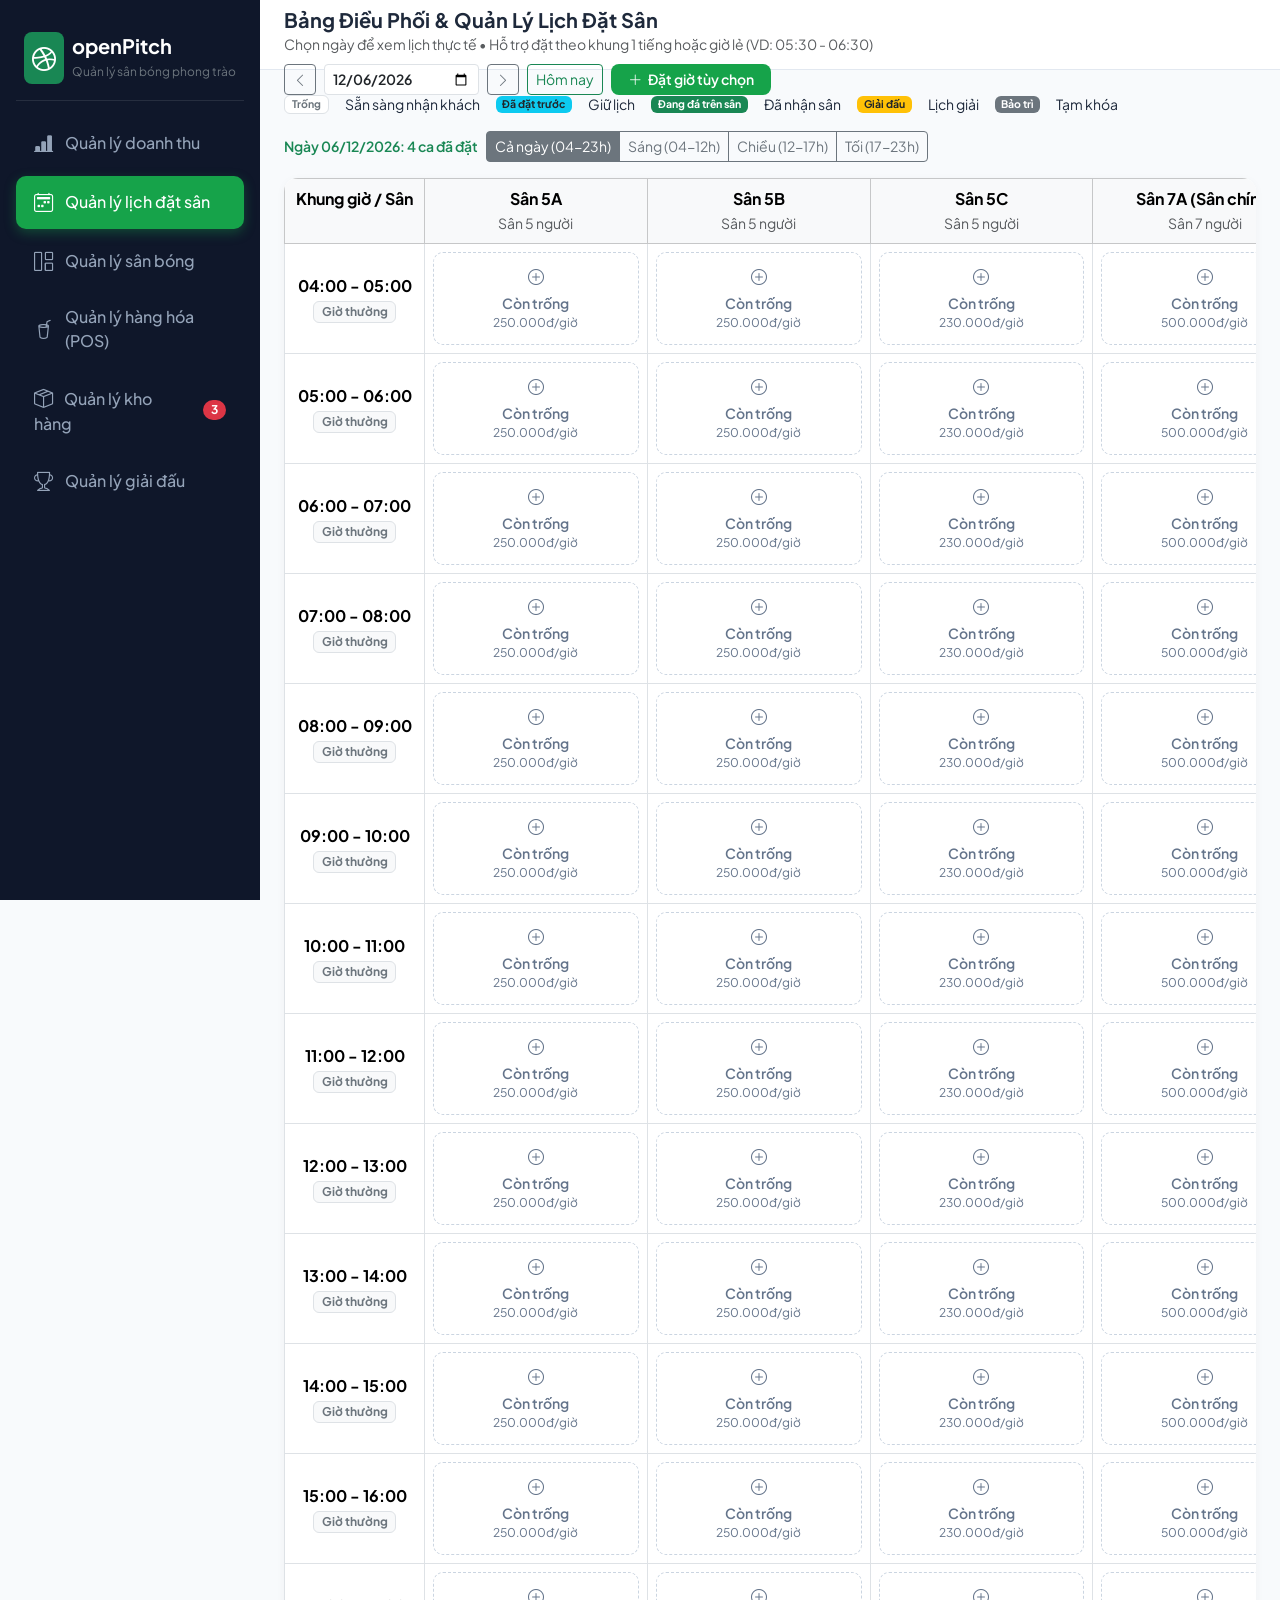
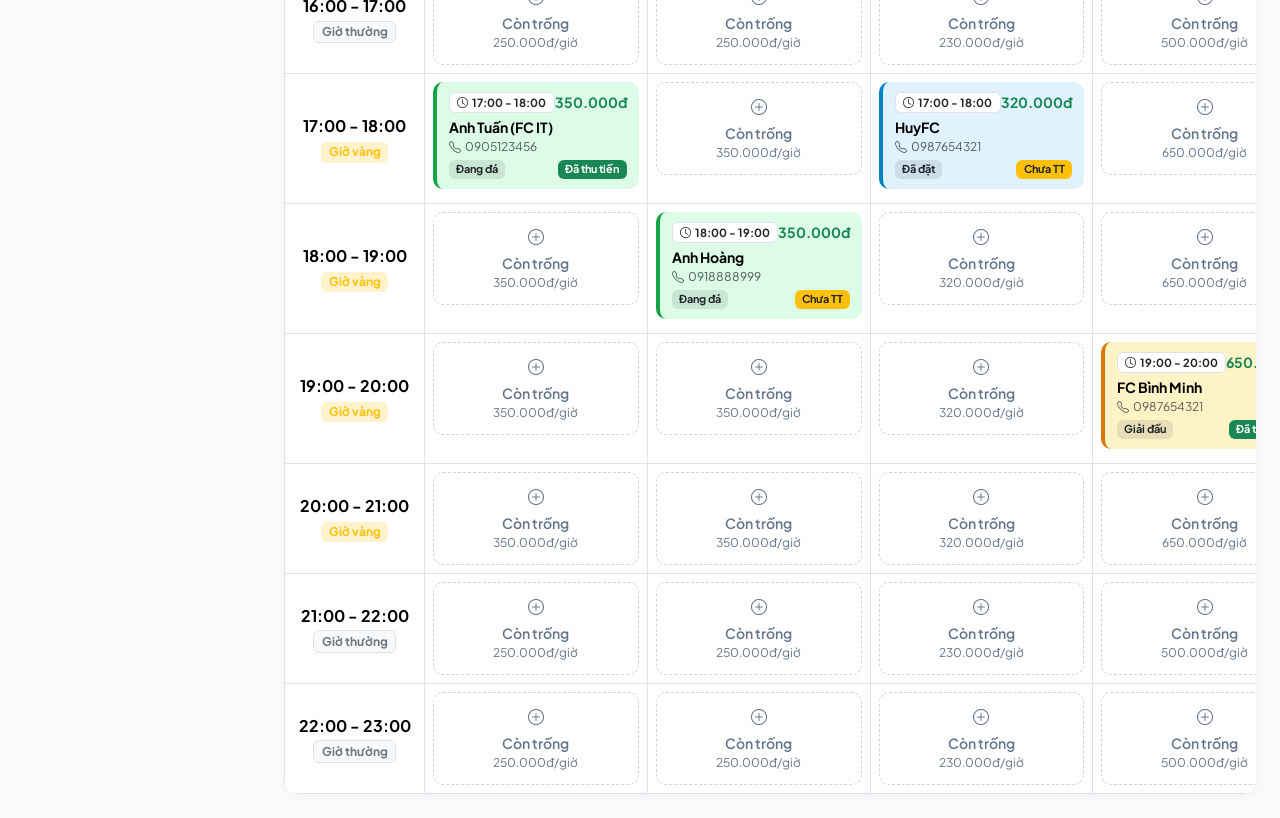
==== commit 5200a230: "fix chon san, bo sung nha cung cap, hsd, canh bao kho va khuyen mai" ====
--- a/bookings.html
+++ b/bookings.html
@@ -403,11 +403,17 @@
         function populatePitchSelect(selectedPitchId) {
             const db = getPitchData();
             const sel = document.getElementById('bkPitchId');
-            sel.innerHTML = db.pitches
-                .filter(p => p.status !== 'maintenance')
-                .map(p => `<option value="${p.id}" ${p.id === selectedPitchId ? 'selected' : ''}>${p.name} (${p.type})</option>`)
-                .join('');
-        }
+            const activePitches = (db.pitches || []).filter(p => p.status !== 'maintenance');
+
+            if (activePitches.length === 0) {
+                sel.innerHTML = `<option value="">-- Không có sân nào đang mở --</option>`;
+        return;
+    }
+
+    sel.innerHTML = activePitches
+        .map(p => `<option value="${p.id}" ${p.id === selectedPitchId ? 'selected' : ''}>${p.name} (${p.type})</option>`)
+        .join('');
+}
 
         function updateModalPricePreview() {
             const db = getPitchData();
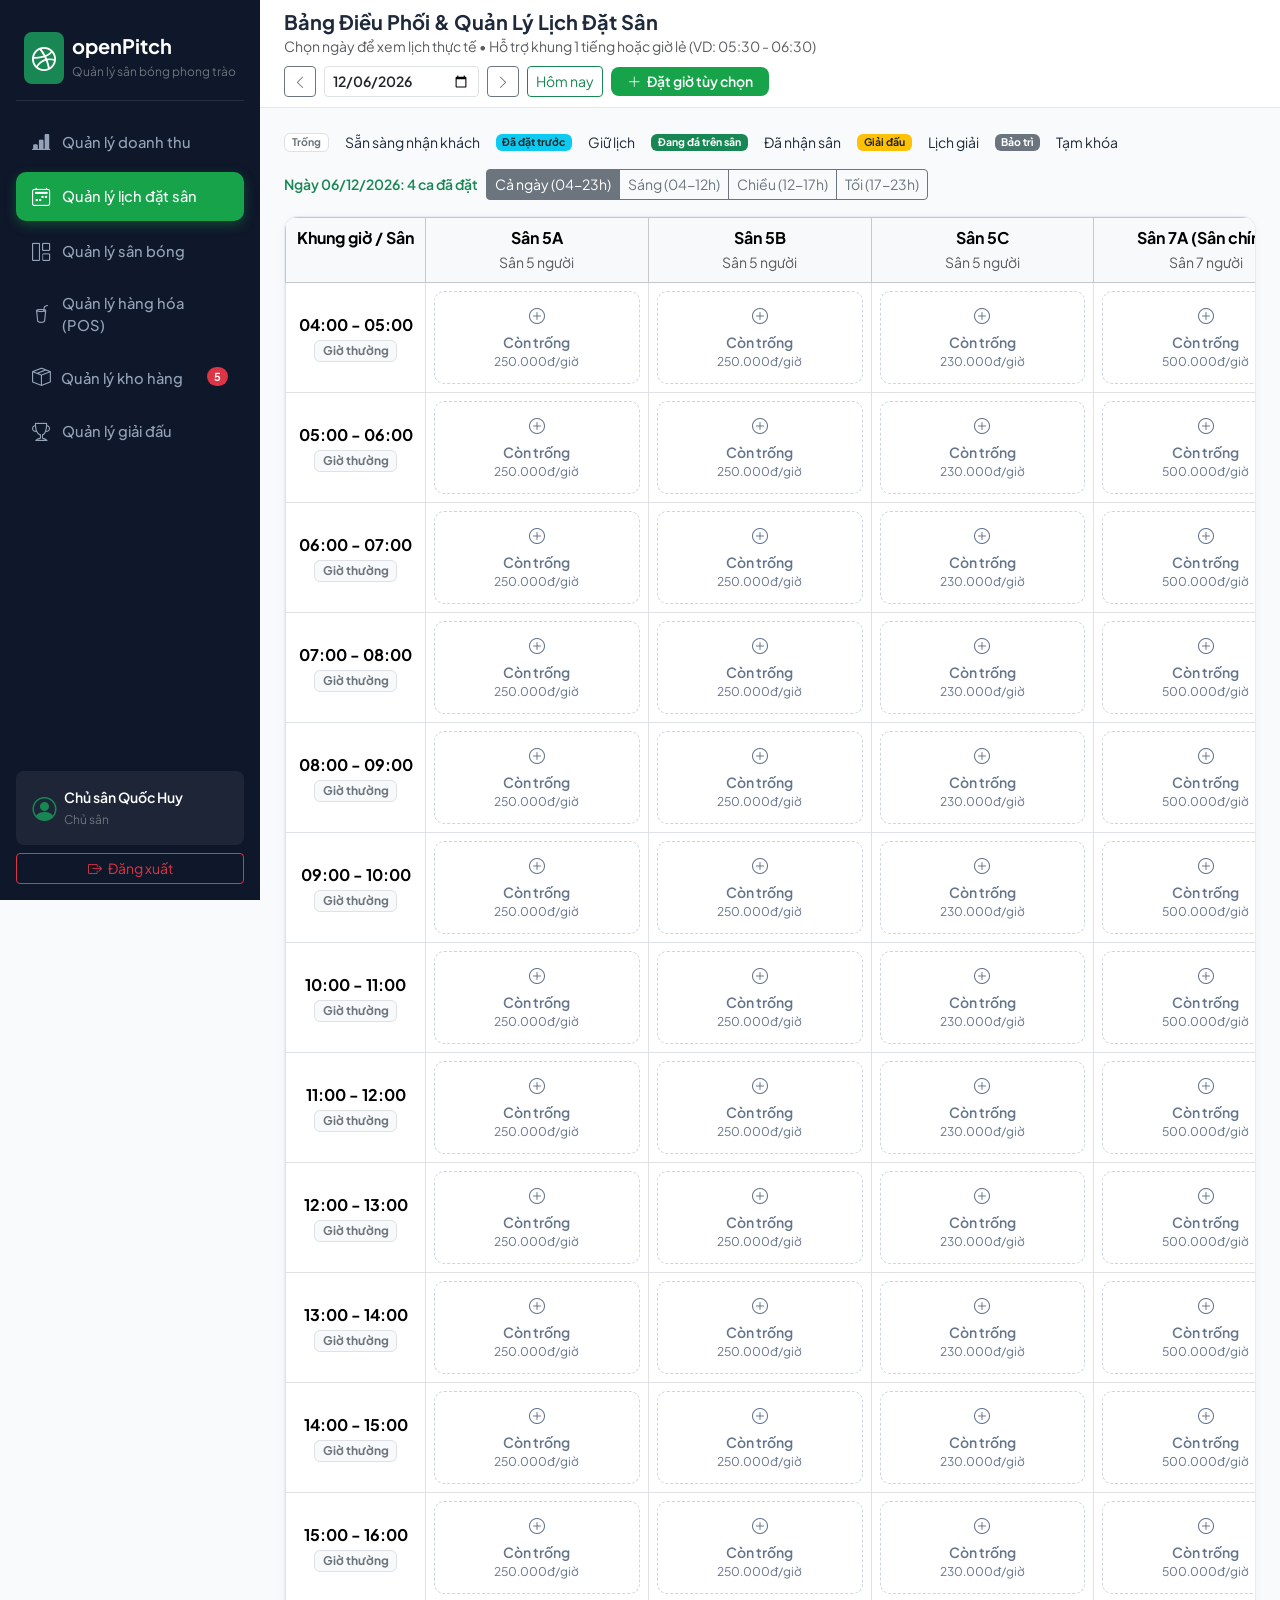
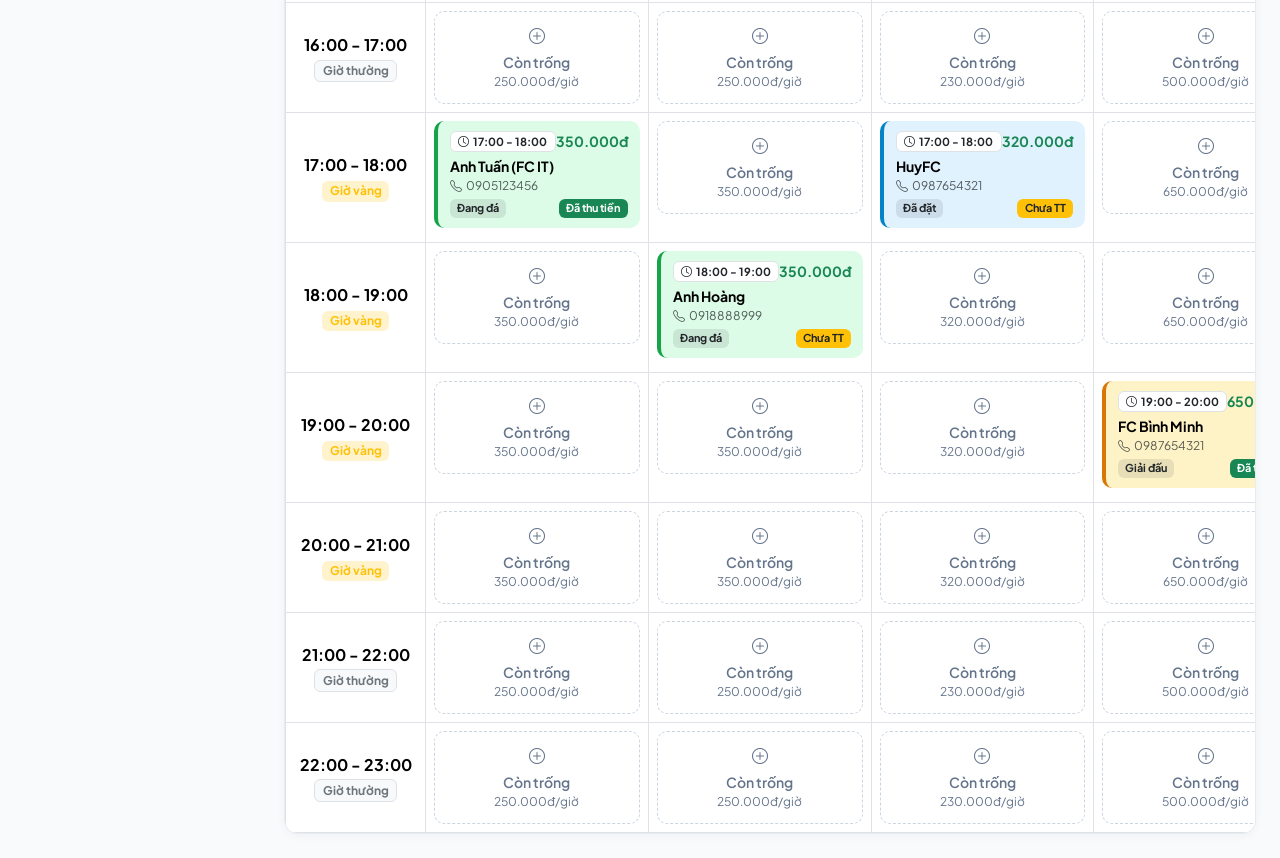
==== commit b67c692f: "sua lai full code, toi uu he thong" ====
--- a/bookings.html
+++ b/bookings.html
@@ -78,27 +78,35 @@
             <li class="nav-item">
                 <a href="inventory.html" class="nav-link d-flex justify-content-between align-items-center">
                     <span><i class="bi bi-box-seam me-2"></i> Quản lý kho hàng</span>
-                    <span class="badge bg-danger rounded-pill" id="lowStockBadge">0</span>
+                    <span class="badge bg-danger rounded-pill" id="sidebarAlertCount">0</span>
                 </a>
             </li>
             <li class="nav-item"><a href="tournaments.html" class="nav-link"><i class="bi bi-trophy"></i> Quản lý giải đấu</a></li>
         </ul>
 
-        <!-- <button onclick="resetDemoData()" class="btn btn-outline-secondary btn-sm mt-auto text-light border-secondary">
-            <i class="bi bi-arrow-counterclockwise me-1"></i> Khôi phục dữ liệu mẫu
-        </button> -->
+        <div class="p-3 rounded-3 mt-auto mb-2" style="background: rgba(255,255,255,0.06);">
+            <div class="d-flex align-items-center gap-2 text-white">
+                <i class="bi bi-person-circle fs-4 text-success"></i>
+                <div class="small text-truncate">
+                    <div class="fw-semibold text-truncate" id="sidebarUserName">Chủ sân Quốc Huy</div>
+                    <span class="text-secondary" style="font-size: 0.75rem;" id="sidebarUserRole">Chủ sân</span>
+                </div>
+            </div>
+        </div>
+        <button type="button" onclick="logoutSystem()" class="btn btn-outline-danger btn-sm w-100">
+            <i class="bi bi-box-arrow-right me-1"></i> Đăng xuất
+        </button>
     </aside>
 
     <!-- MAIN CONTENT -->
     <div class="main-content">
-        <header class="topbar d-flex flex-wrap align-items-center justify-content-between gap-2 px-4 py-2 sticky-top">
+        <header class="topbar d-flex flex-wrap align-items-center justify-content-between gap-2 px-4 sticky-top">
             <div>
-                <h5 class="mb-0 fw-bold">Bảng Điều Phối & Quản Lý Lịch Đặt Sân</h5>
-                <small class="text-muted">Chọn ngày để xem lịch thực tế • Hỗ trợ đặt theo khung 1 tiếng hoặc giờ lẻ (VD: 05:30 - 06:30)</small>
-            </div>
-
-            <!-- BỘ CHỌN NGÀY THẬT CHUẨN QUỐC TẾ -->
-            <div class="d-flex align-items-center gap-2">
+                <h5 class="mb-0 fw-bold">Bảng Điều Phối &amp; Quản Lý Lịch Đặt Sân</h5>
+                <small class="text-muted">Chọn ngày để xem lịch thực tế • Hỗ trợ khung 1 tiếng hoặc giờ lẻ (VD: 05:30 - 06:30)</small>
+            </div>
+
+            <div class="d-flex flex-wrap align-items-center gap-2">
                 <button class="btn btn-outline-secondary btn-sm" onclick="shiftDate(-1)" title="Ngày trước">
                     <i class="bi bi-chevron-left"></i>
                 </button>
@@ -114,7 +122,6 @@
         </header>
 
         <main class="p-4">
-            <!-- THANH LỌC BUỔI & CHÚ THÍCH TRẠNG THÁI -->
             <div class="d-flex flex-wrap justify-content-between align-items-center gap-3 mb-3">
                 <div class="d-flex flex-wrap align-items-center gap-3 small">
                     <span class="badge bg-white text-secondary border">Trống</span> Sẵn sàng nhận khách
@@ -124,7 +131,7 @@
                     <span class="badge bg-secondary">Bảo trì</span> Tạm khóa
                 </div>
 
-                <div class="d-flex align-items-center gap-2">
+                <div class="d-flex flex-wrap align-items-center gap-2">
                     <span class="small fw-semibold text-success" id="selectedDateSummary"></span>
                     <div class="btn-group btn-group-sm" role="group">
                         <button class="btn btn-outline-secondary active" onclick="filterPeriod('all', this)">Cả ngày (04-23h)</button>
@@ -135,7 +142,6 @@
                 </div>
             </div>
 
-            <!-- BẢNG LỊCH ĐẶT SÂN -->
             <div class="card card-custom overflow-hidden">
                 <div class="table-responsive">
                     <table class="table table-bordered schedule-table mb-0">
@@ -238,12 +244,12 @@
 
     <script src="https://cdn.jsdelivr.net/npm/bootstrap@5.3.2/dist/js/bootstrap.bundle.min.js"></script>
     <script src="assets/js/data.js"></script>
+    <script src="assets/js/app.js"></script>
     <script>
         let selectedDate = getTodayISO();
         let currentPeriod = 'all';
         const bookingModal = new bootstrap.Modal(document.getElementById('bookingModal'));
 
-        // Khởi tạo ngày mặc định là hôm nay
         document.getElementById('bookingDatePicker').value = selectedDate;
 
         function onDateChange() {
@@ -274,18 +280,12 @@
 
         function renderSchedule() {
             const db = getPitchData();
-
-            // Cập nhật badge tồn kho trên sidebar
-            const lowCount = db.products.filter(p => p.stock <= p.minStock).length;
-            document.getElementById('lowStockBadge').innerText = lowCount;
-
-            // Lọc các booking đúng ngày đang chọn
+            syncSidebarAlertBadge();
+
             const dayBookings = db.bookings.filter(b => b.date === selectedDate);
-            const [y, m, d] = selectedDate.split('-');
             document.getElementById('selectedDateSummary').innerText =
-                `Ngày ${d}/${m}/${y}: ${dayBookings.length} ca đã đặt`;
-
-            // 1. Render tiêu đề cột sân
+                `Ngày ${formatDateVN(selectedDate)}: ${dayBookings.length} ca đã đặt`;
+
             const head = document.getElementById('scheduleHead');
             let headHtml = `<tr><th class="text-center time-col">Khung giờ / Sân</th>`;
             db.pitches.forEach(p => {
@@ -298,7 +298,6 @@
             headHtml += `</tr>`;
             head.innerHTML = headHtml;
 
-            // 2. Render từng hàng khung giờ 1 tiếng
             const body = document.getElementById('scheduleBody');
             body.innerHTML = '';
 
@@ -318,18 +317,18 @@
                         </td>`;
 
                 db.pitches.forEach(pitch => {
-                    if (pitch.status === 'maintenance') {
-                        rowHtml += `<td><div class="slot-maintenance"><i class="bi bi-tools d-block mb-1"></i>Đang bảo trì</div></td>`;
-                        return;
-                    }
-
-                    const rate = slot.isPeak ? pitch.peakPrice : pitch.normalPrice;
-
-                    // Tìm tất cả booking trùng vào khung 1 tiếng này (kể cả giờ lẻ như 05:30 - 06:30)
                     const matched = dayBookings
                         .filter(b => b.pitchId === pitch.id && b.startTime && b.endTime)
                         .filter(b => timeToMinutes(b.startTime) < slotEndMin && timeToMinutes(b.endTime) > slotStartMin)
                         .sort((a, b) => timeToMinutes(a.startTime) - timeToMinutes(b.startTime));
+
+                    // Nếu sân đang bảo trì và không có lịch cũ -> hiện khóa bảo trì
+                    if (pitch.status === 'maintenance' && matched.length === 0) {
+                        rowHtml += `<td><div class="slot-maintenance"><i class="bi bi-tools d-block mb-1"></i>Đang bảo trì</div></td>`;
+                        return;
+                    }
+
+                    const rate = slot.isPeak ? pitch.peakPrice : pitch.normalPrice;
 
                     if (matched.length === 0) {
                         rowHtml += `
@@ -376,8 +375,7 @@
                                 </div>`;
                         });
 
-                        // Nếu là ca giờ lẻ (VD 05:30 - 06:30) vẫn còn khoảng trống trong ô giờ này -> hiện nút đặt tiếp
-                        if (!isFullyCovered) {
+                        if (!isFullyCovered && pitch.status !== 'maintenance') {
                             const lastEnd = matched[matched.length - 1].endTime;
                             const suggestStart = timeToMinutes(lastEnd) < slotEndMin ? lastEnd : slot.start;
                             const [sh, sm] = suggestStart.split(':').map(Number);
@@ -400,20 +398,24 @@
             });
         }
 
-        function populatePitchSelect(selectedPitchId) {
+        // Cho phép giữ lại đúng sân cũ nếu đang sửa lịch của sân đang bảo trì
+        function populatePitchSelect(selectedPitchId, includeMaintenanceId = '') {
             const db = getPitchData();
             const sel = document.getElementById('bkPitchId');
-            const activePitches = (db.pitches || []).filter(p => p.status !== 'maintenance');
-
-            if (activePitches.length === 0) {
+            const available = (db.pitches || []).filter(
+                p => p.status !== 'maintenance' || (includeMaintenanceId && p.id === includeMaintenanceId)
+            );
+
+            if (available.length === 0) {
                 sel.innerHTML = `<option value="">-- Không có sân nào đang mở --</option>`;
-        return;
-    }
-
-    sel.innerHTML = activePitches
-        .map(p => `<option value="${p.id}" ${p.id === selectedPitchId ? 'selected' : ''}>${p.name} (${p.type})</option>`)
-        .join('');
-}
+                return;
+            }
+
+            sel.innerHTML = available.map(p => {
+                const suffix = p.status === 'maintenance' ? ' - Đang bảo trì' : '';
+                return `<option value="${p.id}" ${p.id === selectedPitchId ? 'selected' : ''}>${p.name} (${p.type}${suffix})</option>`;
+            }).join('');
+        }
 
         function updateModalPricePreview() {
             const db = getPitchData();
@@ -454,7 +456,7 @@
             document.getElementById('bookingModalTitle').innerText = `Cập nhật lịch #${b.id}`;
             document.getElementById('bkId').value = b.id;
             document.getElementById('bkDate').value = b.date || selectedDate;
-            populatePitchSelect(b.pitchId);
+            populatePitchSelect(b.pitchId, b.pitchId);
             document.getElementById('bkStartTime').value = b.startTime || '17:00';
             document.getElementById('bkEndTime').value = b.endTime || '18:00';
             document.getElementById('bkCustomer').value = b.customer;
@@ -477,14 +479,18 @@
             const startTime = document.getElementById('bkStartTime').value;
             const endTime = document.getElementById('bkEndTime').value;
 
+            if (!pitchId) {
+                showToast('Vui lòng chọn sân bóng đang mở nhận lịch!', 'warning');
+                return;
+            }
+
             const startMin = timeToMinutes(startTime);
             const endMin = timeToMinutes(endTime);
             if (endMin <= startMin) {
-                alert('Giờ kết thúc phải lớn hơn giờ bắt đầu!');
+                showToast('Giờ kết thúc phải lớn hơn giờ bắt đầu!', 'warning');
                 return;
             }
 
-            // Kiểm tra trùng khung giờ trên cùng 1 sân và cùng 1 ngày
             const conflict = db.bookings.find(b =>
                 b.id !== id &&
                 b.date === date &&
@@ -495,7 +501,7 @@
             );
 
             if (conflict) {
-                alert(`Sân này đã bị trùng lịch với "${conflict.customer}" (${conflict.startTime} - ${conflict.endTime}) vào ngày ${date}! Vui lòng chọn giờ hoặc sân khác.`);
+                showToast(`Trùng lịch với "${conflict.customer}" (${conflict.startTime} - ${conflict.endTime}) ngày ${formatDateVN(date)}!`, 'danger');
                 return;
             }
 
@@ -526,6 +532,7 @@
             document.getElementById('bookingDatePicker').value = selectedDate;
             bookingModal.hide();
             renderSchedule();
+            showToast(id ? `Đã cập nhật lịch #${id}!` : `Đã đặt sân thành công cho ${bookingObj.customer}!`, 'success');
         }
 
         function deleteBooking() {
@@ -536,6 +543,7 @@
             savePitchData(db);
             bookingModal.hide();
             renderSchedule();
+            showToast(`Đã hủy lịch đặt #${id}.`, 'info');
         }
 
         renderSchedule();
--- a/assets/css/style.css
+++ b/assets/css/style.css
@@ -1,10 +1,11 @@
-@import url('https://fonts.googleapis.com/css2?family=Plus+Jakarta+Sans:wght@400;500;600;700&display=swap');
+@import url('https://fonts.googleapis.com/css2?family=Plus+Jakarta+Sans:wght@400;500;600;700;800&display=swap');
 
 :root {
     --pitch-green: #16A34A;
     --pitch-green-hover: #15803D;
     --sidebar-bg: #0F172A;
     --body-bg: #F8FAFC;
+    --border-soft: #E2E8F0;
 }
 
 body {
@@ -14,31 +15,51 @@
     overflow-x: hidden;
 }
 
+/* --- THANH CUỘN GỌN GÀNG --- */
+::-webkit-scrollbar {
+    width: 6px;
+    height: 6px;
+}
+::-webkit-scrollbar-track {
+    background: #F1F5F9;
+}
+::-webkit-scrollbar-thumb {
+    background: #CBD5E1;
+    border-radius: 6px;
+}
+::-webkit-scrollbar-thumb:hover {
+    background: #94A3B8;
+}
+
 /* --- SIDEBAR TRÁI --- */
 .sidebar {
     width: 260px;
     min-height: 100vh;
+    height: 100vh;
     background-color: var(--sidebar-bg);
     position: fixed;
     top: 0;
     left: 0;
-    z-index: 1000;
+    z-index: 1040;
+    overflow-y: auto;
+    transition: transform 0.25s ease;
 }
 
 .sidebar .nav-link {
     color: #94A3B8;
     font-weight: 500;
-    padding: 12px 18px;
+    padding: 11px 16px;
     border-radius: 10px;
-    margin-bottom: 6px;
+    margin-bottom: 5px;
     display: flex;
     align-items: center;
     gap: 12px;
     transition: all 0.2s ease;
+    font-size: 0.92rem;
 }
 
 .sidebar .nav-link i {
-    font-size: 1.2rem;
+    font-size: 1.15rem;
 }
 
 .sidebar .nav-link:hover {
@@ -50,50 +71,144 @@
     color: #FFFFFF;
     background-color: var(--pitch-green);
     box-shadow: 0 4px 12px rgba(22, 163, 74, 0.35);
+}
+
+/* Lớp phủ nền khi mở menu trên mobile/tablet */
+.sidebar-backdrop {
+    position: fixed;
+    inset: 0;
+    background: rgba(15, 23, 42, 0.5);
+    z-index: 1035;
+    display: none;
+}
+.sidebar-backdrop.show {
+    display: block;
 }
 
 /* --- KHUNG NỘI DUNG CHÍNH --- */
 .main-content {
     margin-left: 260px;
     min-height: 100vh;
+    transition: margin-left 0.25s ease;
 }
 
 .topbar {
-    height: 70px;
+    min-height: 70px;
+    height: auto;
+    padding-top: 10px;
+    padding-bottom: 10px;
     background: #FFFFFF;
-    border-bottom: 1px solid #E2E8F0;
+    border-bottom: 1px solid var(--border-soft);
+    z-index: 1020;
 }
 
 /* --- THẺ KPI & DASHBOARD CARD --- */
 .card-custom {
-    border: none;
+    border: 1px solid rgba(226, 232, 240, 0.8);
     border-radius: 14px;
     box-shadow: 0 2px 10px rgba(15, 23, 42, 0.04);
-    transition: transform 0.2s ease;
+    transition: transform 0.2s ease, box-shadow 0.2s ease;
 }
 
 .card-custom:hover {
-    transform: translateY(-2px);
+    box-shadow: 0 6px 18px rgba(15, 23, 42, 0.06);
 }
 
 .icon-box {
     width: 48px;
     height: 48px;
+    min-width: 48px;
     border-radius: 12px;
     display: flex;
     align-items: center;
     justify-content: center;
-    font-size: 1.4rem;
+    font-size: 1.35rem;
 }
 
 .btn-pitch {
     background-color: var(--pitch-green);
-    color: white;
+    color: #FFFFFF;
     font-weight: 600;
     border-radius: 8px;
-}
-
-.btn-pitch:hover {
+    border: none;
+}
+
+.btn-pitch:hover, .btn-pitch:focus {
     background-color: var(--pitch-green-hover);
-    color: white;
+    color: #FFFFFF;
+}
+
+/* --- BADGE CẢNH BÁO NGHIỆP VỤ --- */
+.badge-slow {
+    background-color: #EDE9FE;
+    color: #6D28D9;
+}
+.badge-near-exp {
+    background-color: #FFEDD5;
+    color: #C2410C;
+}
+.badge-food-urgent {
+    background-color: #FEE2E2;
+    color: #B91C1C;
+    border: 1px solid #FCA5A5;
+}
+
+/* --- BANNER THÔNG BÁO ĐỒ ĂN SẮP HẾT HẠN --- */
+.food-alert-banner {
+    background: linear-gradient(90deg, #FEF2F2 0%, #FFF7ED 100%);
+    border: 1px solid #FCA5A5;
+    border-left: 5px solid #DC2626;
+    border-radius: 12px;
+}
+
+/* --- TOAST THÔNG BÁO KIỂU SAAS --- */
+#openPitchToastContainer {
+    position: fixed;
+    bottom: 20px;
+    right: 20px;
+    z-index: 1090;
+    display: flex;
+    flex-direction: column;
+    gap: 10px;
+    max-width: 380px;
+}
+
+.op-toast {
+    display: flex;
+    align-items: center;
+    gap: 10px;
+    padding: 12px 16px;
+    border-radius: 12px;
+    color: #FFFFFF;
+    font-size: 0.86rem;
+    font-weight: 500;
+    box-shadow: 0 10px 25px rgba(15, 23, 42, 0.18);
+    animation: opToastIn 0.25s ease;
+}
+
+@keyframes opToastIn {
+    from { opacity: 0; transform: translateY(14px); }
+    to { opacity: 1; transform: translateY(0); }
+}
+
+/* --- RESPONSIVE CHO TABLET & MOBILE --- */
+.btn-mobile-menu {
+    display: none;
+}
+
+@media (max-width: 991.98px) {
+    .sidebar {
+        transform: translateX(-100%);
+    }
+    .sidebar.show {
+        transform: translateX(0);
+    }
+    .main-content {
+        margin-left: 0;
+    }
+    .btn-mobile-menu {
+        display: inline-flex;
+        align-items: center;
+        justify-content: center;
+    }
 }
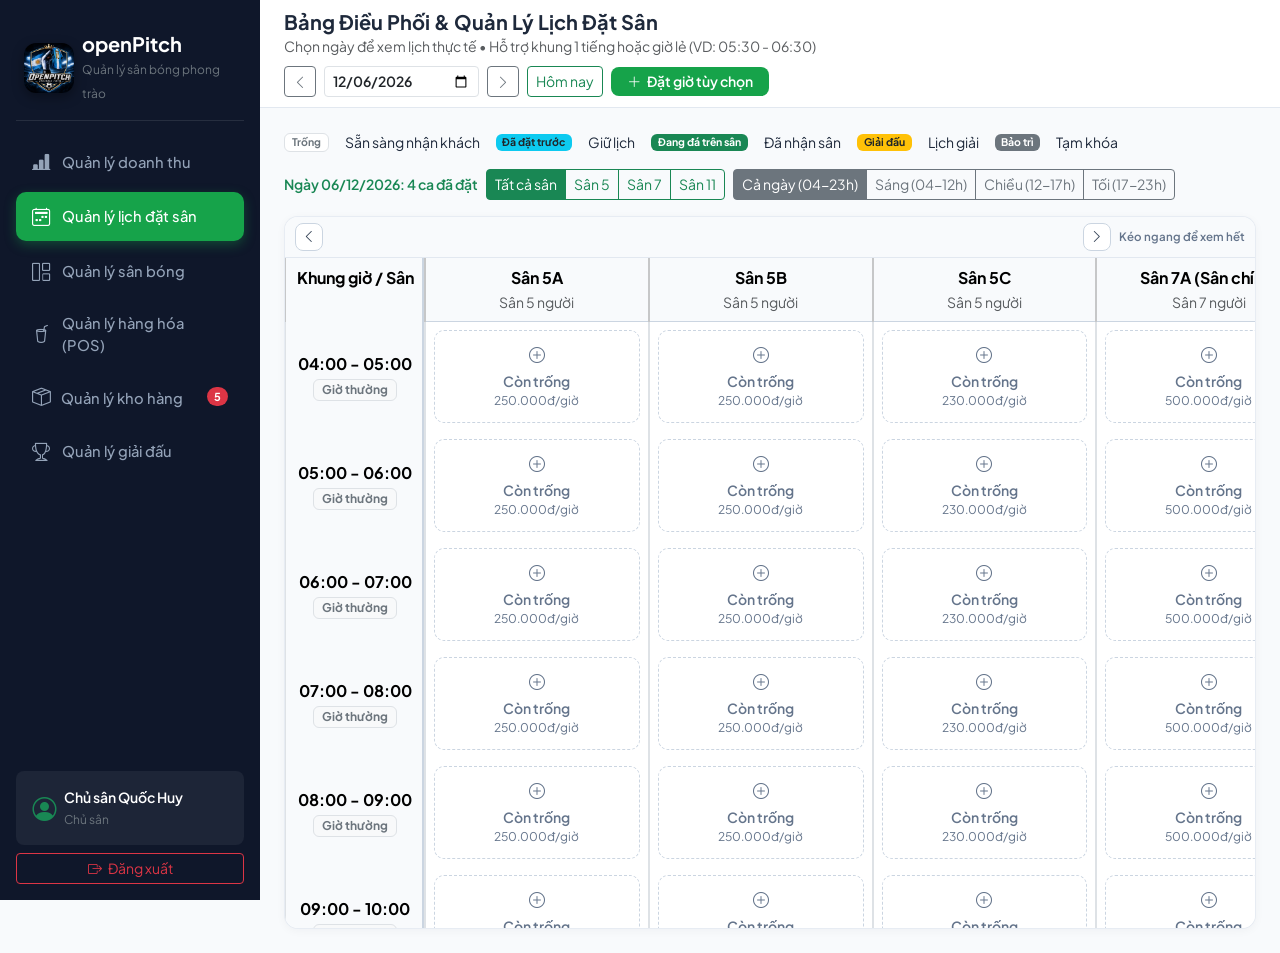
==== commit 04a7a387: "sua cac chuc nang con loi" ====
--- a/bookings.html
+++ b/bookings.html
@@ -133,7 +133,13 @@
 
                 <div class="d-flex flex-wrap align-items-center gap-2">
                     <span class="small fw-semibold text-success" id="selectedDateSummary"></span>
-                    <div class="btn-group btn-group-sm" role="group">
+                    <div class="btn-group btn-group-sm" role="group" id="pitchTypeFilterGroup">
+                        <button class="btn btn-outline-success active" onclick="filterPitchType('all', this)">Tất cả sân</button>
+                        <button class="btn btn-outline-success" onclick="filterPitchType('Sân 5 người', this)">Sân 5</button>
+                        <button class="btn btn-outline-success" onclick="filterPitchType('Sân 7 người', this)">Sân 7</button>
+                        <button class="btn btn-outline-success" onclick="filterPitchType('Sân 11 người', this)">Sân 11</button>
+                    </div>
+                    <div class="btn-group btn-group-sm" role="group" id="periodFilterGroup">
                         <button class="btn btn-outline-secondary active" onclick="filterPeriod('all', this)">Cả ngày (04-23h)</button>
                         <button class="btn btn-outline-secondary" onclick="filterPeriod('morning', this)">Sáng (04-12h)</button>
                         <button class="btn btn-outline-secondary" onclick="filterPeriod('afternoon', this)">Chiều (12-17h)</button>
@@ -143,7 +149,7 @@
             </div>
 
             <div class="card card-custom overflow-hidden">
-                <div class="table-responsive">
+                <div class="table-responsive schedule-viewport">
                     <table class="table table-bordered schedule-table mb-0">
                         <thead class="table-light" id="scheduleHead"></thead>
                         <tbody id="scheduleBody"></tbody>
@@ -248,6 +254,7 @@
     <script>
         let selectedDate = getTodayISO();
         let currentPeriod = 'all';
+        let currentPitchType = 'all';
         const bookingModal = new bootstrap.Modal(document.getElementById('bookingModal'));
 
         document.getElementById('bookingDatePicker').value = selectedDate;
@@ -273,7 +280,14 @@
 
         function filterPeriod(period, btn) {
             currentPeriod = period;
-            document.querySelectorAll('.btn-group .btn').forEach(b => b.classList.remove('active'));
+            document.querySelectorAll('#periodFilterGroup .btn').forEach(b => b.classList.remove('active'));
+            btn.classList.add('active');
+            renderSchedule();
+        }
+
+        function filterPitchType(type, btn) {
+            currentPitchType = type;
+            document.querySelectorAll('#pitchTypeFilterGroup .btn').forEach(b => b.classList.remove('active'));
             btn.classList.add('active');
             renderSchedule();
         }
@@ -286,15 +300,21 @@
             document.getElementById('selectedDateSummary').innerText =
                 `Ngày ${formatDateVN(selectedDate)}: ${dayBookings.length} ca đã đặt`;
 
+            const visiblePitches = db.pitches.filter(p => currentPitchType === 'all' || p.type === currentPitchType);
+
             const head = document.getElementById('scheduleHead');
             let headHtml = `<tr><th class="text-center time-col">Khung giờ / Sân</th>`;
-            db.pitches.forEach(p => {
-                headHtml += `
-                    <th class="text-center">
-                        <div class="fw-bold">${p.name}</div>
-                        <small class="text-muted fw-normal">${p.type}</small>
-                    </th>`;
-            });
+            if (visiblePitches.length === 0) {
+                headHtml += `<th class="text-center text-muted fw-normal py-3">Chưa có sân thuộc loại "${currentPitchType}" (Bạn có thể thêm ở mục Quản lý sân bóng)</th>`;
+            } else {
+                visiblePitches.forEach(p => {
+                    headHtml += `
+                        <th class="text-center">
+                            <div class="fw-bold">${p.name}</div>
+                            <small class="text-muted fw-normal">${p.type}</small>
+                        </th>`;
+                });
+            }
             headHtml += `</tr>`;
             head.innerHTML = headHtml;
 
@@ -316,7 +336,10 @@
                             </span>
                         </td>`;
 
-                db.pitches.forEach(pitch => {
+                if (visiblePitches.length === 0) {
+                    rowHtml += `<td class="text-center text-muted small align-middle">--</td>`;
+                }
+                visiblePitches.forEach(pitch => {
                     const matched = dayBookings
                         .filter(b => b.pitchId === pitch.id && b.startTime && b.endTime)
                         .filter(b => timeToMinutes(b.startTime) < slotEndMin && timeToMinutes(b.endTime) > slotStartMin)
@@ -396,6 +419,9 @@
                 rowHtml += `</tr>`;
                 body.innerHTML += rowHtml;
             });
+            if (typeof refreshAllHorizontalScrollBars === 'function') {
+                refreshAllHorizontalScrollBars();
+            }
         }
 
         // Cho phép giữ lại đúng sân cũ nếu đang sửa lịch của sân đang bảo trì
--- a/assets/css/style.css
+++ b/assets/css/style.css
@@ -15,20 +15,22 @@
     overflow-x: hidden;
 }
 
-/* --- THANH CUỘN GỌN GÀNG --- */
+/* --- THANH CUỘN DỌC & NGANG RÕ NÉT, DỄ KÉO TRÊN MỌI TRANG --- */
 ::-webkit-scrollbar {
-    width: 6px;
-    height: 6px;
+    width: 10px;
+    height: 10px;
 }
 ::-webkit-scrollbar-track {
-    background: #F1F5F9;
+    background: #E2E8F0;
+    border-radius: 999px;
 }
 ::-webkit-scrollbar-thumb {
-    background: #CBD5E1;
-    border-radius: 6px;
+    background: #94A3B8;
+    border-radius: 999px;
+    border: 2px solid #E2E8F0;
 }
 ::-webkit-scrollbar-thumb:hover {
-    background: #94A3B8;
+    background: #16A34A;
 }
 
 /* --- SIDEBAR TRÁI --- */
@@ -89,6 +91,8 @@
 .main-content {
     margin-left: 260px;
     min-height: 100vh;
+    width: calc(100% - 260px);
+    overflow-x: auto;
     transition: margin-left 0.25s ease;
 }
 
@@ -205,10 +209,525 @@
     }
     .main-content {
         margin-left: 0;
+        width: 100%;
     }
     .btn-mobile-menu {
         display: inline-flex;
         align-items: center;
         justify-content: center;
     }
+}
+
+/* --- BRAND LOGO OPENPITCH --- */
+.brand-logo-box {
+    width: 50px;
+    height: 50px;
+    min-width: 50px;
+    border-radius: 12px;
+    overflow: hidden;
+    background: #0F172A;
+    display: flex;
+    align-items: center;
+    justify-content: center;
+    box-shadow: 0 4px 12px rgba(0, 0, 0, 0.35);
+    position: relative;
+}
+.brand-logo-box img {
+    width: 100%;
+    height: 100%;
+    object-fit: cover;
+    display: block;
+}
+.brand-logo-edit-btn {
+    position: absolute;
+    bottom: -2px;
+    right: -2px;
+    width: 20px;
+    height: 20px;
+    border-radius: 50%;
+    background: #0F172A;
+    color: #fff;
+    border: 1.5px solid #22C55E;
+    font-size: 0.62rem;
+    display: flex;
+    align-items: center;
+    justify-content: center;
+    opacity: 0;
+    transition: opacity 0.2s ease;
+    cursor: pointer;
+    z-index: 3;
+}
+.brand-logo-wrap:hover .brand-logo-edit-btn {
+    opacity: 1;
+}
+
+/* --- ẢNH SẢN PHẨM POS CHÂN THẬT --- */
+.product-img-wrap {
+    position: relative;
+    width: 100%;
+    aspect-ratio: 4 / 3;
+    border-radius: 12px 12px 0 0;
+    overflow: hidden;
+    background: #F8FAFC;
+    cursor: zoom-in;
+}
+.product-img-wrap img {
+    width: 100%;
+    height: 100%;
+    object-fit: cover;
+    transition: transform 0.3s ease;
+    display: block;
+}
+.product-card:hover .product-img-wrap img {
+    transform: scale(1.05);
+}
+.product-img-fallback {
+    width: 100%;
+    height: 100%;
+    display: flex;
+    align-items: center;
+    justify-content: center;
+    font-size: 2.4rem;
+    color: #16A34A;
+    background: linear-gradient(135deg, #F0FDF4 0%, #DCFCE7 100%);
+}
+.product-stock-pill {
+    position: absolute;
+    top: 8px;
+    right: 8px;
+    font-size: 0.72rem;
+    backdrop-filter: blur(6px);
+    box-shadow: 0 2px 6px rgba(15, 23, 42, 0.16);
+}
+.product-promo-ribbon {
+    position: absolute;
+    top: 8px;
+    left: 8px;
+    font-size: 0.7rem;
+    box-shadow: 0 2px 6px rgba(220, 38, 38, 0.3);
+}
+.btn-change-img {
+    position: absolute;
+    bottom: 8px;
+    right: 8px;
+    background: rgba(15, 23, 42, 0.72);
+    color: #fff;
+    border: none;
+    border-radius: 8px;
+    padding: 3px 8px;
+    font-size: 0.72rem;
+    opacity: 0;
+    transition: opacity 0.2s ease, background 0.2s ease;
+    cursor: pointer;
+    z-index: 3;
+}
+.product-card:hover .btn-change-img {
+    opacity: 1;
+}
+.btn-change-img:hover {
+    background: #16A34A;
+    color: #fff;
+}
+
+/* --- ẢNH THUMBNAIL TRONG BẢNG KHO --- */
+.inv-thumb {
+    width: 44px;
+    height: 44px;
+    min-width: 44px;
+    border-radius: 10px;
+    object-fit: cover;
+    border: 1px solid #E2E8F0;
+    background: #F8FAFC;
+}
+.inv-thumb-fallback {
+    width: 44px;
+    height: 44px;
+    min-width: 44px;
+    border-radius: 10px;
+    display: flex;
+    align-items: center;
+    justify-content: center;
+    background: #F0FDF4;
+    color: #16A34A;
+    border: 1px solid #BBF7D0;
+    font-size: 1.15rem;
+}
+
+/* --- THANH LỌC DANH MỤC CỐ ĐỊNH KHI CUỘN (STICKY) --- */
+.pos-filter-sticky {
+    position: sticky;
+    top: 70px;
+    z-index: 1010;
+    background: rgba(248, 250, 252, 0.96);
+    backdrop-filter: blur(10px);
+    -webkit-backdrop-filter: blur(10px);
+    border: 1px solid #E2E8F0;
+    border-radius: 14px;
+    padding: 10px 12px;
+    margin-bottom: 16px;
+    box-shadow: 0 4px 16px rgba(15, 23, 42, 0.05);
+}
+
+.cat-scroll-strip {
+    display: flex;
+    align-items: center;
+    gap: 6px;
+    overflow-x: auto;
+    padding-bottom: 2px;
+    scrollbar-width: thin;
+}
+
+.cat-chip {
+    white-space: nowrap;
+    border-radius: 999px !important;
+    padding: 5px 13px;
+    font-size: 0.82rem;
+    font-weight: 600;
+    border: 1px solid #CBD5E1;
+    background: #FFFFFF;
+    color: #334155;
+    transition: all 0.15s ease;
+}
+.cat-chip:hover {
+    border-color: #16A34A;
+    color: #15803D;
+    background: #F0FDF4;
+}
+.cat-chip.active {
+    background: #0F172A;
+    border-color: #0F172A;
+    color: #FFFFFF;
+    box-shadow: 0 2px 8px rgba(15, 23, 42, 0.22);
+}
+.cat-chip.cat-chip-promo {
+    border-color: #F59E0B;
+    color: #B45309;
+    background: #FFFBEB;
+}
+.cat-chip.cat-chip-promo.active {
+    background: #D97706;
+    border-color: #D97706;
+    color: #FFFFFF;
+}
+.cat-chip-add {
+    border-style: dashed;
+    border-color: #16A34A;
+    color: #15803D;
+    background: #F0FDF4;
+}
+.cat-chip-add:hover {
+    background: #16A34A;
+    color: #FFFFFF;
+}
+
+/* --- THẺ TRƯNG BÀY SẢN PHẨM CHUYÊN NGHIỆP & ĐỀU ĐẸP --- */
+.product-title-clamp {
+    font-weight: 700;
+    font-size: 0.94rem;
+    line-height: 1.35;
+    color: #0F172A;
+    display: -webkit-box;
+    -webkit-line-clamp: 2;
+    -webkit-box-orient: vertical;
+    overflow: hidden;
+    min-height: 2.7em;
+    margin-bottom: 6px;
+}
+
+.product-price-row {
+    display: flex;
+    align-items: baseline;
+    flex-wrap: wrap;
+    gap: 6px;
+    padding: 8px 0 10px;
+    border-top: 1px solid #F1F5F9;
+}
+
+.product-price-main {
+    font-size: 1.06rem;
+    font-weight: 800;
+    letter-spacing: -0.02em;
+    white-space: nowrap;
+}
+
+.product-album-pill {
+    position: absolute;
+    bottom: 8px;
+    left: 8px;
+    background: rgba(15, 23, 42, 0.72);
+    color: #FFFFFF;
+    border-radius: 999px;
+    padding: 3px 9px;
+    font-size: 0.7rem;
+    font-weight: 600;
+    backdrop-filter: blur(4px);
+    display: inline-flex;
+    align-items: center;
+    gap: 4px;
+    pointer-events: none;
+}
+
+/* --- SIZE CHIPS TRÊN THẺ SẢN PHẨM & MODAL --- */
+.size-chip-group {
+    display: flex;
+    flex-wrap: wrap;
+    gap: 4px;
+    margin-bottom: 8px;
+}
+
+.size-chip {
+    min-width: 28px;
+    padding: 2px 7px;
+    font-size: 0.72rem;
+    font-weight: 700;
+    border-radius: 6px;
+    border: 1px solid #CBD5E1;
+    background: #FFFFFF;
+    color: #334155;
+    cursor: pointer;
+    transition: all 0.14s ease;
+    line-height: 1.3;
+}
+.size-chip:hover {
+    border-color: #16A34A;
+    color: #15803D;
+}
+.size-chip.active {
+    background: #16A34A;
+    border-color: #16A34A;
+    color: #FFFFFF;
+}
+
+.size-chip-lg {
+    min-width: 42px;
+    padding: 5px 12px;
+    font-size: 0.84rem;
+    border-radius: 8px;
+}
+
+/* --- ALBUM ẢNH SẢN PHẨM (LIGHTBOX GALLERY) --- */
+.album-stage {
+    position: relative;
+    width: 100%;
+    height: 360px;
+    background: #0F172A;
+    border-radius: 14px;
+    overflow: hidden;
+    display: flex;
+    align-items: center;
+    justify-content: center;
+}
+.album-stage img {
+    max-width: 100%;
+    max-height: 100%;
+    width: 100%;
+    height: 100%;
+    object-fit: contain;
+    display: block;
+}
+.album-nav-btn {
+    position: absolute;
+    top: 50%;
+    transform: translateY(-50%);
+    width: 38px;
+    height: 38px;
+    border-radius: 50%;
+    border: none;
+    background: rgba(255, 255, 255, 0.88);
+    color: #0F172A;
+    display: inline-flex;
+    align-items: center;
+    justify-content: center;
+    font-size: 1.1rem;
+    cursor: pointer;
+    box-shadow: 0 4px 12px rgba(0, 0, 0, 0.25);
+    transition: all 0.15s ease;
+    z-index: 3;
+}
+.album-nav-btn:hover {
+    background: #16A34A;
+    color: #FFFFFF;
+    transform: translateY(-50%) scale(1.06);
+}
+.album-nav-prev { left: 12px; }
+.album-nav-next { right: 12px; }
+
+.album-counter {
+    position: absolute;
+    bottom: 12px;
+    left: 50%;
+    transform: translateX(-50%);
+    background: rgba(15, 23, 42, 0.78);
+    color: #FFFFFF;
+    padding: 3px 12px;
+    border-radius: 999px;
+    font-size: 0.76rem;
+    font-weight: 600;
+}
+
+.album-thumb-strip {
+    display: flex;
+    gap: 8px;
+    overflow-x: auto;
+    padding: 6px 2px;
+}
+.album-thumb {
+    width: 68px;
+    height: 54px;
+    min-width: 68px;
+    border-radius: 8px;
+    overflow: hidden;
+    border: 2px solid transparent;
+    cursor: pointer;
+    opacity: 0.65;
+    transition: all 0.15s ease;
+    background: #F1F5F9;
+}
+.album-thumb:hover {
+    opacity: 0.95;
+}
+.album-thumb.active {
+    border-color: #16A34A;
+    opacity: 1;
+    box-shadow: 0 0 0 2px rgba(22, 163, 74, 0.25);
+}
+.album-thumb img {
+    width: 100%;
+    height: 100%;
+    object-fit: cover;
+    display: block;
+}
+
+/* --- THANH KÉO SANG NGANG ĐỒNG BỘ CHO TẤT CẢ CÁC TRANG --- */
+.table-responsive {
+    overflow-x: auto !important;
+    -webkit-overflow-scrolling: touch;
+    scrollbar-width: auto;
+    scrollbar-color: #94A3B8 #E2E8F0;
+}
+
+.op-hscroll-bar {
+    display: none;
+    align-items: center;
+    gap: 8px;
+    padding: 6px 10px;
+    background: #F8FAFC;
+    border-bottom: 1px solid #E2E8F0;
+    border-radius: 10px 10px 0 0;
+}
+.op-hscroll-bar.is-visible {
+    display: flex;
+}
+
+.op-hscroll-track {
+    flex: 1;
+    overflow-x: auto;
+    overflow-y: hidden;
+    height: 16px;
+    scrollbar-width: auto;
+    scrollbar-color: #16A34A #E2E8F0;
+}
+.op-hscroll-track::-webkit-scrollbar {
+    height: 12px;
+}
+.op-hscroll-track::-webkit-scrollbar-track {
+    background: #E2E8F0;
+    border-radius: 999px;
+}
+.op-hscroll-track::-webkit-scrollbar-thumb {
+    background: #16A34A;
+    border-radius: 999px;
+    border: 2px solid #E2E8F0;
+}
+.op-hscroll-track::-webkit-scrollbar-thumb:hover {
+    background: #15803D;
+}
+
+.op-hscroll-spacer {
+    height: 1px;
+    pointer-events: none;
+}
+
+.op-hscroll-btn {
+    width: 28px;
+    height: 28px;
+    min-width: 28px;
+    border-radius: 8px;
+    border: 1px solid #CBD5E1;
+    background: #FFFFFF;
+    color: #334155;
+    display: inline-flex;
+    align-items: center;
+    justify-content: center;
+    cursor: pointer;
+    font-size: 0.85rem;
+    transition: all 0.15s ease;
+    padding: 0;
+}
+.op-hscroll-btn:hover {
+    background: #16A34A;
+    border-color: #16A34A;
+    color: #FFFFFF;
+}
+
+.op-hscroll-hint {
+    font-size: 0.72rem;
+    color: #64748B;
+    white-space: nowrap;
+    font-weight: 600;
+}
+
+/* Chế độ cho nền tối như Sơ đồ C1 */
+.op-hscroll-bar.op-hscroll-dark {
+    background: rgba(15, 23, 42, 0.72);
+    border-color: rgba(56, 189, 248, 0.3);
+    border-radius: 10px;
+    margin-bottom: 10px;
+}
+.op-hscroll-bar.op-hscroll-dark .op-hscroll-hint {
+    color: #7DD3FC;
+}
+.op-hscroll-bar.op-hscroll-dark .op-hscroll-btn {
+    background: rgba(30, 41, 59, 0.9);
+    border-color: rgba(56, 189, 248, 0.45);
+    color: #E0F2FE;
+}
+.op-hscroll-bar.op-hscroll-dark .op-hscroll-btn:hover {
+    background: #0EA5E9;
+    border-color: #38BDF8;
+    color: #FFFFFF;
+}
+
+/* --- KHUNG BẢNG LỊCH SÂN GHIM TIÊU ĐỀ & CỘT GIỜ KHI KÉO NGANG --- */
+.schedule-viewport {
+    max-height: calc(100vh - 230px);
+    min-height: 440px;
+    overflow: auto !important;
+    position: relative;
+}
+
+.schedule-table {
+    border-collapse: separate;
+    border-spacing: 0;
+}
+
+.schedule-table thead th {
+    position: sticky;
+    top: 0;
+    z-index: 6;
+    background-color: #F8FAFC !important;
+    box-shadow: inset 0 -1px 0 #CBD5E1;
+}
+
+.schedule-table th.time-col,
+.schedule-table td.time-col {
+    position: sticky;
+    left: 0;
+    z-index: 5;
+    background-color: #F8FAFC !important;
+    box-shadow: inset -2px 0 0 #CBD5E1;
+}
+
+.schedule-table thead th.time-col {
+    z-index: 8;
 }
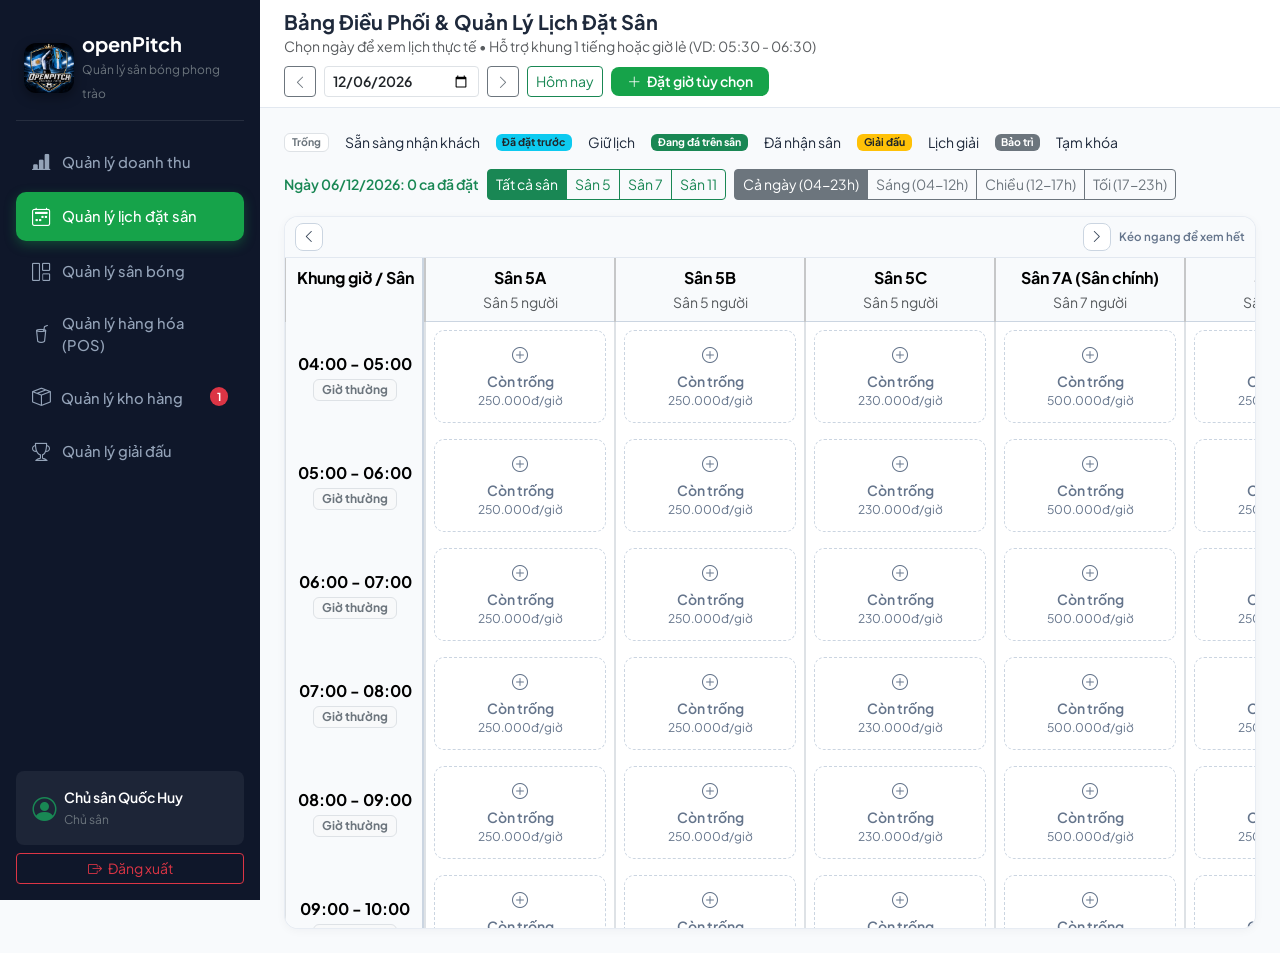
==== commit 4f3dae38: "dong bo du lieu len github" ====
--- a/bookings.html
+++ b/bookings.html
@@ -249,6 +249,7 @@
     </div>
 
     <script src="https://cdn.jsdelivr.net/npm/bootstrap@5.3.2/dist/js/bootstrap.bundle.min.js"></script>
+    <script src="assets/js/saved-data.js"></script>
     <script src="assets/js/data.js"></script>
     <script src="assets/js/app.js"></script>
     <script>
--- a/assets/css/style.css
+++ b/assets/css/style.css
@@ -730,4 +730,135 @@
 
 .schedule-table thead th.time-col {
     z-index: 8;
+}
+
+/* --- HỆ THỐNG ĐÁNH GIÁ SAO & BÌNH LUẬN SẢN PHẨM --- */
+.op-stars {
+    display: inline-flex;
+    align-items: center;
+    gap: 2px;
+    line-height: 1;
+}
+
+.product-rating-row {
+    display: flex;
+    align-items: center;
+    justify-content: space-between;
+    gap: 6px;
+    padding: 4px 8px;
+    margin-bottom: 8px;
+    border-radius: 8px;
+    background: #FFFBEB;
+    border: 1px solid #FDE68A;
+    font-size: 0.76rem;
+    cursor: pointer;
+    transition: all 0.15s ease;
+}
+.product-rating-row:hover {
+    background: #FEF3C7;
+    border-color: #F59E0B;
+}
+.product-rating-row.no-review {
+    background: #F8FAFC;
+    border-color: #E2E8F0;
+    color: #94A3B8;
+}
+.product-rating-row.no-review:hover {
+    background: #F1F5F9;
+    color: #475569;
+}
+
+/* Bộ chọn 1-5 sao tương tác */
+.star-picker {
+    display: inline-flex;
+    align-items: center;
+    gap: 8px;
+}
+.star-picker-btn {
+    border: none;
+    background: transparent;
+    padding: 2px;
+    font-size: 2rem;
+    line-height: 1;
+    color: #CBD5E1;
+    cursor: pointer;
+    transition: transform 0.14s ease, color 0.14s ease;
+}
+.star-picker-btn:hover {
+    transform: scale(1.16);
+}
+.star-picker-btn.active,
+.star-picker-btn.hovered {
+    color: #F59E0B;
+}
+
+/* Danh sách món trong đơn vừa mua để đánh giá */
+.order-review-item-pill {
+    display: inline-flex;
+    align-items: center;
+    gap: 6px;
+    padding: 6px 12px;
+    border-radius: 10px;
+    border: 1.5px solid #CBD5E1;
+    background: #FFFFFF;
+    color: #334155;
+    font-size: 0.8rem;
+    font-weight: 600;
+    cursor: pointer;
+    transition: all 0.15s ease;
+}
+.order-review-item-pill:hover {
+    border-color: #16A34A;
+    color: #15803D;
+}
+.order-review-item-pill.active {
+    background: #F0FDF4;
+    border-color: #16A34A;
+    color: #15803D;
+    box-shadow: 0 2px 8px rgba(22, 163, 74, 0.18);
+}
+.order-review-item-pill.done {
+    background: #ECFDF5;
+    border-color: #86EFAC;
+    color: #166534;
+}
+
+/* Thanh thống kê 5 -> 1 sao trong Modal Xem đánh giá */
+.rating-bar-track {
+    height: 8px;
+    border-radius: 999px;
+    background: #E2E8F0;
+    overflow: hidden;
+    flex: 1;
+}
+.rating-bar-fill {
+    height: 100%;
+    border-radius: 999px;
+    background: linear-gradient(90deg, #F59E0B, #FBBF24);
+    transition: width 0.25s ease;
+}
+
+.review-card {
+    border: 1px solid #E2E8F0;
+    border-radius: 12px;
+    padding: 12px 14px;
+    background: #FFFFFF;
+    margin-bottom: 10px;
+}
+.review-avatar {
+    width: 38px;
+    height: 38px;
+    min-width: 38px;
+    border-radius: 50%;
+    display: flex;
+    align-items: center;
+    justify-content: center;
+    font-weight: 700;
+    font-size: 0.9rem;
+    background: #DCFCE7;
+    color: #15803D;
+}
+.review-avatar.is-anon {
+    background: #E2E8F0;
+    color: #475569;
 }
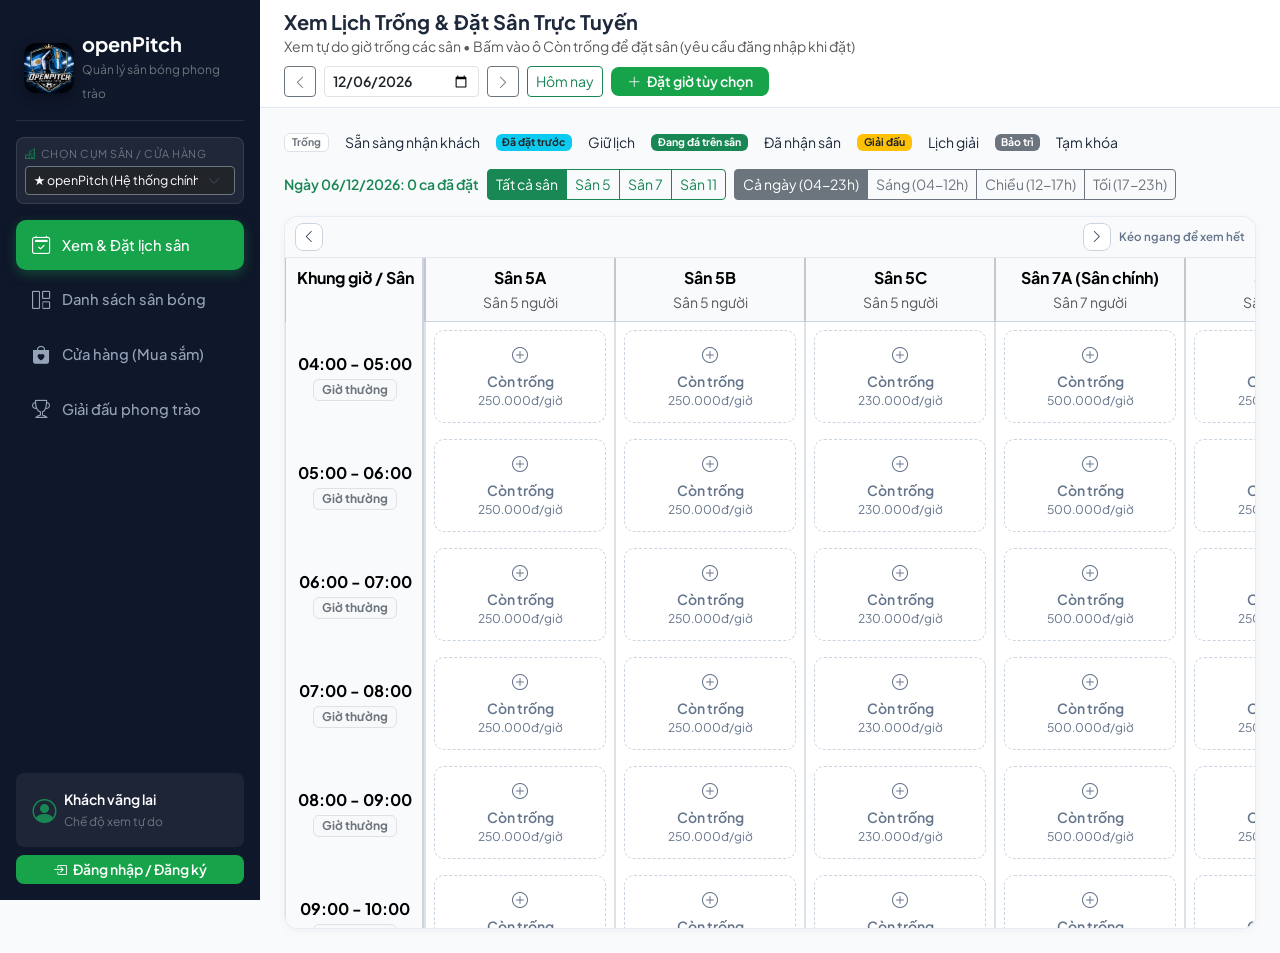
==== commit 8b02f52a: "phan quyen dang nhap(chu web, admin, khach hang)" ====
--- a/bookings.html
+++ b/bookings.html
@@ -102,8 +102,8 @@
     <div class="main-content">
         <header class="topbar d-flex flex-wrap align-items-center justify-content-between gap-2 px-4 sticky-top">
             <div>
-                <h5 class="mb-0 fw-bold">Bảng Điều Phối &amp; Quản Lý Lịch Đặt Sân</h5>
-                <small class="text-muted">Chọn ngày để xem lịch thực tế • Hỗ trợ khung 1 tiếng hoặc giờ lẻ (VD: 05:30 - 06:30)</small>
+                <h5 class="mb-0 fw-bold" id="bkPageTitle">Bảng Điều Phối &amp; Quản Lý Lịch Đặt Sân</h5>
+                <small class="text-muted" id="bkPageSub">Chọn ngày để xem lịch thực tế • Hỗ trợ khung 1 tiếng hoặc giờ lẻ (VD: 05:30 - 06:30)</small>
             </div>
 
             <div class="d-flex flex-wrap align-items-center gap-2">
@@ -208,18 +208,20 @@
                         </div>
                     </div>
 
-                    <div class="row g-2 mb-3">
-                        <div class="col-6">
-                            <label class="form-label small fw-semibold">Trạng thái ca sân</label>
-                            <select id="bkStatus" class="form-select">
-                                <option value="booked">Đã đặt trước</option>
-                                <option value="playing">Đang đá trên sân</option>
-                                <option value="tournament">Lịch giải đấu</option>
-                            </select>
-                        </div>
-                        <div class="col-6">
-                            <label class="form-label small fw-semibold">Tiền cọc trước (VNĐ)</label>
-                            <input type="number" id="bkDeposit" class="form-control" value="0" step="10000" min="0">
+                    <div id="bkStaffOnlyFields">
+                        <div class="row g-2 mb-3">
+                            <div class="col-6">
+                                <label class="form-label small fw-semibold">Trạng thái ca sân</label>
+                                <select id="bkStatus" class="form-select">
+                                    <option value="booked">Đã đặt trước</option>
+                                    <option value="playing">Đang đá trên sân</option>
+                                    <option value="tournament">Lịch giải đấu</option>
+                                </select>
+                            </div>
+                            <div class="col-6">
+                                <label class="form-label small fw-semibold">Tiền cọc trước (VNĐ)</label>
+                                <input type="number" id="bkDeposit" class="form-control" value="0" step="10000" min="0">
+                            </div>
                         </div>
                     </div>
 
@@ -228,7 +230,7 @@
                         <input type="text" id="bkNote" class="form-control" placeholder="VD: Thuê 10 áo Bib, đá 1 tiếng">
                     </div>
 
-                    <div class="form-check form-switch p-2 ps-5 bg-light rounded-3 border">
+                    <div id="bkStaffPaidSwitch" class="form-check form-switch p-2 ps-5 bg-light rounded-3 border">
                         <input class="form-check-input" type="checkbox" id="bkPaid">
                         <label class="form-check-label fw-semibold text-success" for="bkPaid">
                             Đã thu đủ tiền sân (Tự động cộng vào Doanh thu thực thu)
@@ -306,7 +308,12 @@
             const head = document.getElementById('scheduleHead');
             let headHtml = `<tr><th class="text-center time-col">Khung giờ / Sân</th>`;
             if (visiblePitches.length === 0) {
-                headHtml += `<th class="text-center text-muted fw-normal py-3">Chưa có sân thuộc loại "${currentPitchType}" (Bạn có thể thêm ở mục Quản lý sân bóng)</th>`;
+                const emptyPitchMsg = db.pitches.length === 0
+                    ? (canManage('pitches')
+                        ? `Cửa hàng chưa có sân bóng nào. <a href="pitches.html" class="fw-bold text-success text-decoration-none">+ Vào mục Quản lý sân bóng để tạo sân đầu tiên</a>`
+                        : `Cụm sân này hiện chưa đăng danh sách sân bóng.`)
+                    : `Chưa có sân thuộc loại "${currentPitchType}".`;
+                headHtml += `<th class="text-center text-muted fw-normal py-3">${emptyPitchMsg}</th>`;
             } else {
                 visiblePitches.forEach(p => {
                     headHtml += `
@@ -378,25 +385,48 @@
                             const stLabel = b.status === 'playing' ? 'Đang đá'
                                 : (b.status === 'tournament' ? 'Giải đấu' : 'Đã đặt');
 
-                            cellHtml += `
-                                <div class="booking-card ${cls}" onclick="openEditBookingModal('${b.id}')">
-                                    <div class="d-flex justify-content-between align-items-center mb-1">
-                                        <span class="badge bg-white text-dark border" style="font-size: 0.7rem;">
-                                            <i class="bi bi-clock me-1"></i>${b.startTime} - ${b.endTime}
-                                        </span>
-                                        <span class="fw-bold text-success small">${formatVND(price)}</span>
-                                    </div>
-                                    <div class="fw-bold small">${b.customer}</div>
-                                    <div class="text-muted" style="font-size: 0.75rem;">
-                                        <i class="bi bi-telephone me-1"></i>${b.phone}
-                                    </div>
-                                    <div class="d-flex justify-content-between align-items-center mt-1">
-                                        <span class="badge bg-dark bg-opacity-10 text-dark" style="font-size: 0.68rem;">${stLabel}</span>
-                                        ${b.paid
-                                            ? `<span class="badge bg-success" style="font-size: 0.68rem;">Đã thu tiền</span>`
-                                            : `<span class="badge bg-warning text-dark" style="font-size: 0.68rem;">Chưa TT</span>`}
-                                    </div>
-                                </div>`;
+                            const curUser = getCurrentUser();
+                            const isBkMgr = canManage('bookings');
+                            const isMyBooking = Boolean(curUser && b.bookedBy && b.bookedBy.toLowerCase() === curUser.username.toLowerCase());
+
+                            if (isBkMgr || isMyBooking) {
+                                cellHtml += `
+                                    <div class="booking-card ${cls}" onclick="openEditBookingModal('${b.id}')">
+                                        <div class="d-flex justify-content-between align-items-center mb-1">
+                                            <span class="badge bg-white text-dark border" style="font-size: 0.7rem;">
+                                                <i class="bi bi-clock me-1"></i>${b.startTime} - ${b.endTime}
+                                            </span>
+                                            <span class="fw-bold text-success small">${formatVND(price)}</span>
+                                        </div>
+                                        <div class="fw-bold small">
+                                            ${b.customer}
+                                            ${isMyBooking && !isBkMgr ? '<span class="badge bg-success ms-1" style="font-size:0.65rem;">Lịch của bạn</span>' : ''}
+                                        </div>
+                                        <div class="text-muted" style="font-size: 0.75rem;">
+                                            <i class="bi bi-telephone me-1"></i>${b.phone}
+                                        </div>
+                                        <div class="d-flex justify-content-between align-items-center mt-1">
+                                            <span class="badge bg-dark bg-opacity-10 text-dark" style="font-size: 0.68rem;">${stLabel}</span>
+                                            ${b.paid
+                                                ? `<span class="badge bg-success" style="font-size: 0.68rem;">Đã thu tiền</span>`
+                                                : `<span class="badge bg-warning text-dark" style="font-size: 0.68rem;">Chưa TT</span>`}
+                                        </div>
+                                    </div>`;
+                            } else {
+                                cellHtml += `
+                                    <div class="booking-card ${cls}" style="cursor: default; opacity: 0.92;">
+                                        <div class="d-flex justify-content-between align-items-center mb-1">
+                                            <span class="badge bg-white text-dark border" style="font-size: 0.7rem;">
+                                                <i class="bi bi-clock me-1"></i>${b.startTime} - ${b.endTime}
+                                            </span>
+                                            <span class="badge bg-secondary" style="font-size: 0.66rem;">Đã kín</span>
+                                        </div>
+                                        <div class="fw-semibold small text-secondary"><i class="bi bi-lock-fill me-1"></i>Đã có khách đặt</div>
+                                        <div class="mt-1">
+                                            <span class="badge bg-dark bg-opacity-10 text-dark" style="font-size: 0.68rem;">${stLabel}</span>
+                                        </div>
+                                    </div>`;
+                            }
                         });
 
                         if (!isFullyCovered && pitch.status !== 'maintenance') {
@@ -458,18 +488,27 @@
         }
 
         function openNewBookingModal(pitchId = '', startTime = '17:00', endTime = '18:00') {
-            document.getElementById('bookingModalTitle').innerText = 'Đặt lịch sân mới';
+            if (!getCurrentUser()) {
+                requireLoginForAction('đặt lịch sân bóng', () => openNewBookingModal(pitchId, startTime, endTime));
+                return;
+            }
+            const user = getCurrentUser();
+            const isBkMgr = canManage('bookings');
+
+            document.getElementById('bookingModalTitle').innerText = isBkMgr ? 'Đặt lịch sân mới' : 'Đặt lịch sân của bạn';
             document.getElementById('bkId').value = '';
             document.getElementById('bkDate').value = selectedDate;
             populatePitchSelect(pitchId);
             document.getElementById('bkStartTime').value = startTime;
             document.getElementById('bkEndTime').value = endTime;
-            document.getElementById('bkCustomer').value = '';
-            document.getElementById('bkPhone').value = '';
+            document.getElementById('bkCustomer').value = isBkMgr ? '' : (user.fullName || '');
+            document.getElementById('bkPhone').value = isBkMgr ? '' : (user.phone || '');
             document.getElementById('bkStatus').value = 'booked';
             document.getElementById('bkDeposit').value = 0;
             document.getElementById('bkNote').value = '';
             document.getElementById('bkPaid').checked = false;
+            document.getElementById('bkStaffOnlyFields').classList.toggle('d-none', !isBkMgr);
+            document.getElementById('bkStaffPaidSwitch').classList.toggle('d-none', !isBkMgr);
             document.getElementById('btnDeleteBooking').classList.add('d-none');
             updateModalPricePreview();
             bookingModal.show();
@@ -480,7 +519,21 @@
             const b = db.bookings.find(item => item.id === bookingId);
             if (!b) return;
 
-            document.getElementById('bookingModalTitle').innerText = `Cập nhật lịch #${b.id}`;
+            const user = getCurrentUser();
+            const isBkMgr = canManage('bookings');
+            const isMyBooking = Boolean(user && b.bookedBy && b.bookedBy.toLowerCase() === user.username.toLowerCase());
+            if (!isBkMgr && !isMyBooking) {
+                showToast('Bạn chỉ có thể xem hoặc hủy lịch đặt của chính mình.', 'warning');
+                return;
+            }
+            if (!isBkMgr && b.paid) {
+                showToast('Lịch này đã thanh toán, vui lòng liên hệ chủ sân nếu cần thay đổi.', 'info');
+                return;
+            }
+
+            document.getElementById('bkStaffOnlyFields').classList.toggle('d-none', !isBkMgr);
+            document.getElementById('bkStaffPaidSwitch').classList.toggle('d-none', !isBkMgr);
+            document.getElementById('bookingModalTitle').innerText = isBkMgr ? `Cập nhật lịch #${b.id}` : `Lịch đặt của bạn #${b.id}`;
             document.getElementById('bkId').value = b.id;
             document.getElementById('bkDate').value = b.date || selectedDate;
             populatePitchSelect(b.pitchId, b.pitchId);
@@ -532,6 +585,10 @@
                 return;
             }
 
+            const user = getCurrentUser();
+            const isBkMgr = canManage('bookings');
+            const existingBk = id ? db.bookings.find(b => b.id === id) : null;
+
             const bookingObj = {
                 id: id || ('HD' + Date.now().toString().slice(-3)),
                 date,
@@ -540,10 +597,11 @@
                 endTime,
                 customer: document.getElementById('bkCustomer').value.trim(),
                 phone: document.getElementById('bkPhone').value.trim(),
-                status: document.getElementById('bkStatus').value,
-                deposit: Number(document.getElementById('bkDeposit').value) || 0,
+                status: isBkMgr ? document.getElementById('bkStatus').value : 'booked',
+                deposit: isBkMgr ? (Number(document.getElementById('bkDeposit').value) || 0) : 0,
                 note: document.getElementById('bkNote').value.trim(),
-                paid: document.getElementById('bkPaid').checked,
+                paid: isBkMgr ? document.getElementById('bkPaid').checked : false,
+                bookedBy: existingBk ? (existingBk.bookedBy || '') : (user ? user.username : ''),
                 dayIndex: getDayIndexFromISO(date)
             };
 
@@ -573,7 +631,28 @@
             showToast(`Đã hủy lịch đặt #${id}.`, 'info');
         }
 
-        renderSchedule();
+        function applyBookingsRoleUI() {
+            const isBkMgr = canManage('bookings');
+            document.getElementById('bkPageTitle').innerText = isBkMgr
+                ? 'Bảng Điều Phối & Quản Lý Lịch Đặt Sân'
+                : 'Xem Lịch Trống & Đặt Sân Trực Tuyến';
+            document.getElementById('bkPageSub').innerText = isBkMgr
+                ? 'Chọn ngày để xem lịch thực tế • Hỗ trợ khung 1 tiếng hoặc giờ lẻ (VD: 05:30 - 06:30)'
+                : 'Xem tự do giờ trống các sân • Bấm vào ô Còn trống để đặt sân (yêu cầu đăng nhập khi đặt)';
+            renderSchedule();
+        }
+
+        window.onAuthStateChanged = function() {
+            applyBookingsRoleUI();
+        };
+
+        applyBookingsRoleUI();
+
+        const bkParams = new URLSearchParams(window.location.search);
+        const prePitch = bkParams.get('pitch');
+        if (prePitch) {
+            openNewBookingModal(prePitch);
+        }
     </script>
 </body>
 </html>
